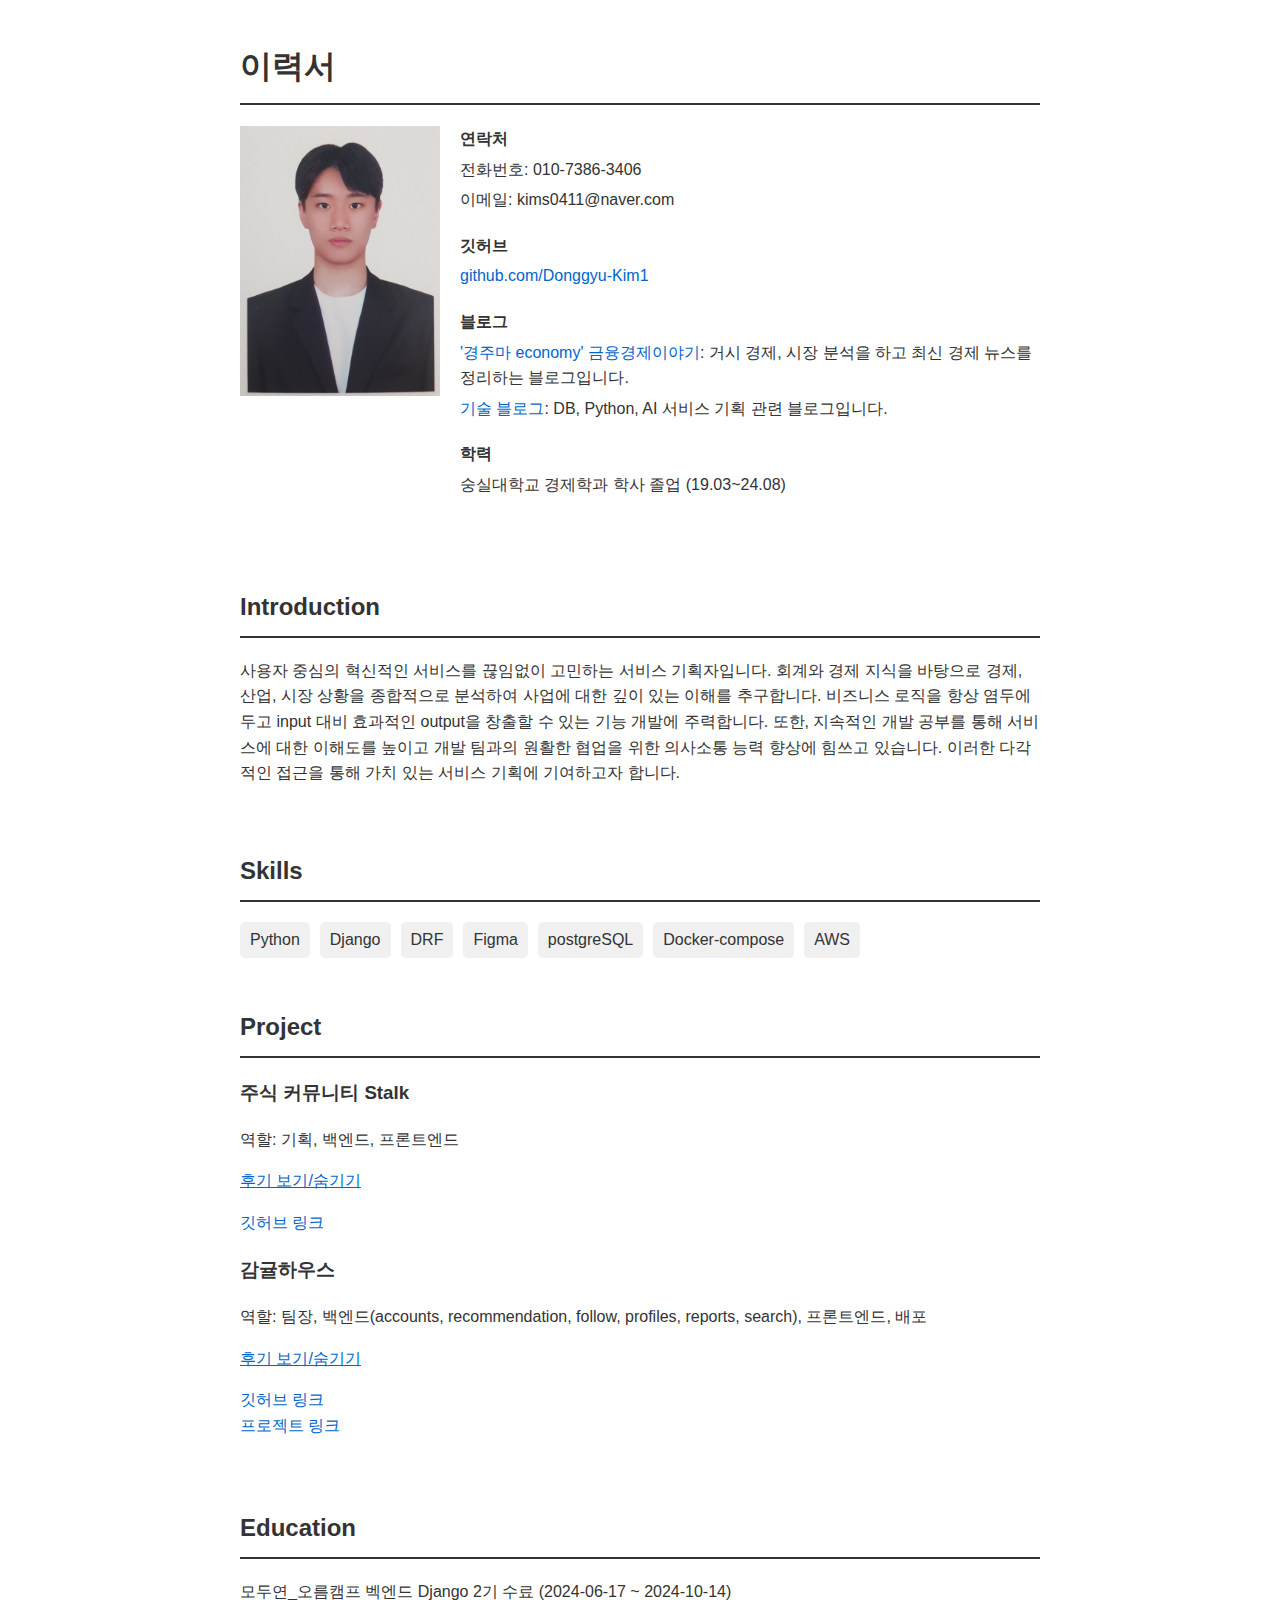
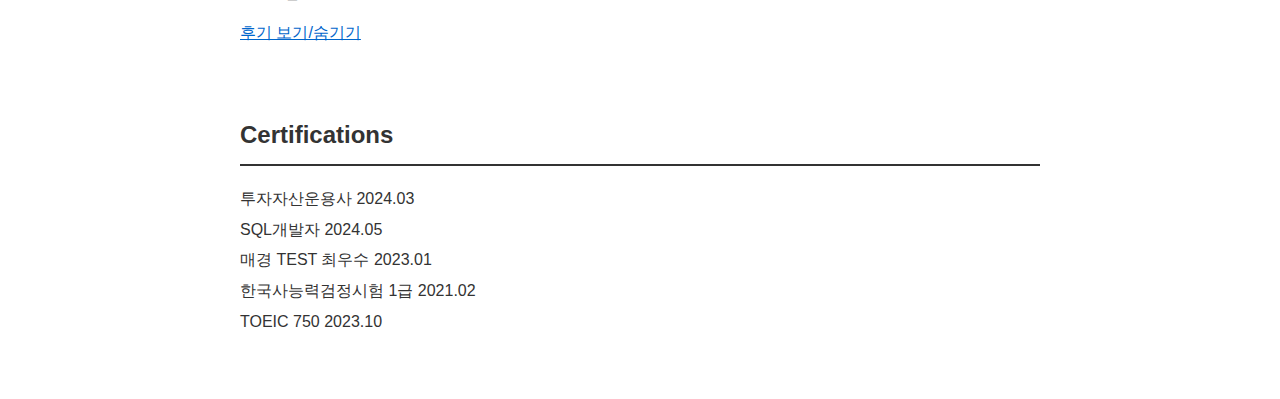
==== index.html @ 0083e242 "후기 작성, 토글형태로 작성 - css, js 코드 분리 필요 - 후기 검토 및 스타일 추가 필요 - 전체적인 스타일 추가 필요 - 공모전 프로젝트 추가 필요 - 나를 어필할 것들" ====
<!DOCTYPE html>
<html lang="ko">
<head>
    <meta charset="UTF-8">
    <meta name="viewport" content="width=device-width, initial-scale=1.0">
    <title>김동규 - 서비스 기획자 포트폴리오</title>
    <style>
        body {
            font-family: 'Noto Sans KR', Arial, sans-serif;
            line-height: 1.6;
            color: #333;
            max-width: 800px;
            margin: 0 auto;
            padding: 20px;
        }
        h1, h2 {
            border-bottom: 2px solid #333;
            padding-bottom: 10px;
        }
        h1 {
            font-size: 2em;
        }
        h2 {
            font-size: 1.5em;
            margin-top: 30px;
        }
        .profile-container {
            display: flex;
            align-items: flex-start;
            gap: 20px;
            margin-bottom: 20px;
        }
        .profile-img {
            width: 200px;
            height: auto;
            flex-shrink: 0;
        }
        .profile-content {
            flex-grow: 1;
        }
        .section {
            margin-bottom: 20px;
        }
        .section-title {
            font-weight: bold;
            margin-bottom: 5px;
        }
        ul {
            list-style-type: none;
            padding-left: 0;
            margin: 0;
        }
        li {
            margin-bottom: 5px;
        }
        a {
            color: #0066cc;
            text-decoration: none;
        }
        a:hover {
            text-decoration: underline;
        }
        .main-section {
            padding-bottom: 20px;
            margin-bottom: 20px;
        }
        .skills {
            display: flex;
            flex-wrap: wrap;
            gap: 10px;
        }
        .skill-tag {
            background-color: #f0f0f0;
            padding: 5px 10px;
            border-radius: 5px;
        }
        .project, .education {
            margin-bottom: 20px;
        }
        @media (max-width: 600px) {
            .profile-container {
                flex-direction: column;
            }
            .profile-img {
                margin-bottom: 20px;
            }
        }
        .toggle-content {
            display: none;
        }
        .toggle-btn {
            cursor: pointer;
            color: #0066cc;
            text-decoration: underline;
        }
    </style>
</head>
<body>
    <div class="main-section">
        <h1>이력서</h1>
        
        <div class="profile-container">
            <img src="증명사진.jpg" alt="김동규" class="profile-img">
            
            <div class="profile-content">
                <div class="section">
                    <div class="section-title">연락처</div>
                    <ul>
                        <li>전화번호: 010-7386-3406</li>
                        <li>이메일: kims0411@naver.com</li>
                    </ul>
                </div>
                
                <div class="section">
                    <div class="section-title">깃허브</div>
                    <ul>
                        <li><a href="https://github.com/donggyu-kim1" target="_blank">github.com/Donggyu-Kim1</a></li>
                    </ul>
                </div>
                
                <div class="section">
                    <div class="section-title">블로그</div>
                    <ul>
                        <li><a href="https://storyofeconomy.tistory.com/" target="_blank">'경주마 economy' 금융경제이야기</a>: 거시 경제, 시장 분석을 하고 최신 경제 뉴스를 정리하는 블로그입니다.</li>
                        <li><a href="https://donggyu-kim1.github.io/velog/" target="_blank">기술 블로그</a>: DB, Python, AI 서비스 기획 관련 블로그입니다.</li>
                    </ul>
                </div>
                
                <div class="section">
                    <div class="section-title">학력</div>
                    <ul>
                        <li>숭실대학교 경제학과 학사 졸업 (19.03~24.08)</li>
                    </ul>
                </div>
            </div>
        </div>
    </div>

    <div class="main-section">
        <h2>Introduction</h2>
        <p>사용자 중심의 혁신적인 서비스를 끊임없이 고민하는 서비스 기획자입니다. 회계와 경제 지식을 바탕으로 경제, 산업, 시장 상황을 종합적으로 분석하여 사업에 대한 깊이 있는 이해를 추구합니다. 비즈니스 로직을 항상 염두에 두고 input 대비 효과적인 output을 창출할 수 있는 기능 개발에 주력합니다. 또한, 지속적인 개발 공부를 통해 서비스에 대한 이해도를 높이고 개발 팀과의 원활한 협업을 위한 의사소통 능력 향상에 힘쓰고 있습니다. 이러한 다각적인 접근을 통해 가치 있는 서비스 기획에 기여하고자 합니다.</p>
    </div>

    <div class="main-section">
        <h2>Skills</h2>
        <div class="skills">
            <span class="skill-tag">Python</span>
            <span class="skill-tag">Django</span>
            <span class="skill-tag">DRF</span>
            <span class="skill-tag">Figma</span>
            <span class="skill-tag">postgreSQL</span>
            <span class="skill-tag">Docker-compose</span>
            <span class="skill-tag">AWS</span>
        </div>
    </div>

    <div class="main-section">
        <h2>Project</h2>
        <div class="project">
            <h3>주식 커뮤니티 Stalk</h3>
            <p>역할: 기획, 백엔드, 프론트엔드</p>
            <p class="toggle-btn" onclick="toggleContent('stalk-review')">후기 보기/숨기기</p>
            <div id="stalk-review" class="toggle-content">
                <p>후기: 처음으로 django로 기획부터 개발까지 진행해봤습니다. 평소 관심 있던 주식 관련 서비스를 개발해보고자 했습니다. 네이버증권 페이지의 주식 토론방처럼 개별 주식들의 정보들과 그 안에 사용자끼리 토론을 나눌 수 있는 공간을 만들고자 했습니다.</p>
                <p>목표를 수립하고 주요 기능들을 바탕으로 기능명세서를 작성하고 DB 설계, WBS, 와이어 프레임을 만들고 url 구조를 잡고 CBV로 개발했습니다.</p>
                <p>개발을 시작할 때, 주식 데이터를 불러오는 것이 이 프로젝트의 첫번째 난관이었습니다. 기존에 파이썬 라이브러리들인 yfinance, pandas를 이용하여 주가 데이터를 불러와 주식 차트를 만들고 간단한 분석을 하는 작업을 한 경험이 있어 이를 이용하여 주식 데이터를 불러오기로 결정했습니다.</p>
                <p>하지만 yfinance는 주식 ticker로 주식을 판별했기 때문에 사용자에게 주식 티커를 입력하게 하는 것은 사용자 경험을 안 좋게 만드는 것이었습니다. 이를 극복하기 위하여 전세계 주식 ticker를 효과적으로 변환시키기 위해 Chat-GPT API를 fetch로 불러와 이를 이용하여 사람들이 주식을 입력하면 적절한 주식 ticker로 변환해주는 기능을 개발하려고 계획했습니다. 하지만, 비용적인 측면에서 단순히 주식 이름을 ticker로 변환하는데 Chat-GPT를 사용하는 것이 적합한가에 대한 피드백을 들었습니다. 이 피드백을 통해 저는 비용을 아끼기 위해 주식 티커 데이터 파일을 구했습니다.</p>
                <p>추가적으로 개발하면서 저의 웹에 비지니스 로직을 무엇인지 고민하게 되었고 사용자 관점에서 blog 기능에 초점을 두어 개발하게 되었습니다.</p>
                <p>당시, 웹소켓을 통해 주식별 실시간 채팅이나 포트폴리오 관리 및 평가 기능도 추가적으로 개발하고 싶었지만 프로젝트 기간이 일주일이었던만큼 추가적인 기능을 구현하지 못했던게 아쉬움으로 남습니다. 만약 주식 별로 다음 날 주식이 오를지 떨어질 지 실시간으로 토론할 수 있는 채팅방이 있다면 게시글 형식보다 좀 더 비지니스 로직을 구현하는데 합리적이었다고 생각합니다.</p>
                <p>Django로 처음 경험한 프로젝트였는데 내가 생각한 기능들을 구현하고 향후 사용자들을 위해 어떤 기능이 필요할 지 고민하는 과정에서 서비스 기획에 대한 매력을 느끼게 된 계기가 되었습니다.</p>
            </div>
            <div class="info-item">
                <a href="#" target="_blank">깃허브 링크</a>
            </div>
        </div>
        <div class="project">
            <h3>감귤하우스</h3>
            <p>역할: 팀장, 백엔드(accounts, recommendation, follow, profiles, reports, search), 프론트엔드, 배포</p>
            <p class="toggle-btn" onclick="toggleContent('gamgul-review')">후기 보기/숨기기</p>
            <div id="gamgul-review" class="toggle-content">
                <p>후기: 이 프로젝트의 팀장을 맡게 되면서 전체적인 회의 진행, 회의록 작성, 팀 진행 상황 보고를 했습니다. 처음에 팀원들과 저는 협업하여 개발한 경험이 있는 사람이 없었기 때문에 처음부터 팀원들과 하나씩 컨벤션을 정하며 협업 방식에 대해 토론하여 문제를 하나씩 해결해 나갔습니다. 그리고 역할을 분배하고 기능명세서를 작성하고 각자 맡은 기능들에 어떤 기술을 사용할건지 이야기를 나눴습니다. 그리고 대략적인 일정을 계획하고 DB를 설계하고 개발을 시작했습니다.</p>
                <p>다들 개발이 서툴렀기 때문에 위기가 많은 상황에서 나왔습니다. 첫번째로 DB 문제가 발생했습니다. User 모델의 경우, 커스텀해서 사용할거면 커스텀 모델을 작성한 뒤에 마이그레이션을 진행해야 하지만 초반에 소통이 원활하게 되지 않아 마이그레이션을 하게 되어 DB를 처음부터 다시 만들게 되었습니다. 물론 이러한 문제를 해결하기 위해 Docker-compose를 통해 로컬에서 각자 DB를 관리할 수 있도록 하여 해결했습니다.</p>
                <p>형식 상 일정을 세우고 WBS를 작성했지만 정작 WBS가 왜 필요한 지 잘 이해가 안갔습니다. 개발을 시작하면서 Accounts 앱 기능을 맡아 Accounts 기능과 인증 방식(JWT)에 대한 부분을 먼저 개발해야 그 이후에 개발할 수 있는 부분들이 있다는 것을 알았습니다. 그러한 과정에서 어떤 일이 종속적인 일이고 독립적인 일인지 고민하게 되는 계기가 되었습니다.</p>
                <p>사실 이번 프로젝트는 일정과의 싸움이라 할 정도로 시간이 부족했던 프로젝트이었습니다. 팀원이 몸 상태가 안 좋아지는 이슈로 개발 일정에 차질이 생겼고 정작 이 웹의 주요 비지니스 로직인 posts 부분은 개발이 늦어지고 이 웹에 부가적인 요소라고 할 수 있는 채팅 기능, 그리고 계정 관리, 마켓 관련 기능들에 여러 기술들을 사용해가며 개발했습니다. 다들 열정적으로 선택사항에 해당하는 부분들을 개발해내기 위해 노력했는데 이로 인해 오히려 일정이 뒤로 밀리는 이슈가 발생했습니다.</p>
                <p>이를 통해, 개발이나 기능 구현에 있어 필수적인 비지니스 로직이 무엇이고 어떤 것이 시간 내에 먼저 개발되어야 하는 것인지 고민해야 한다는 것을 알 수 있었습니다.</p>
                <p>개발하면서 사용자들의 로그인을 쉽게 하기 위해 accounts 앱에서 allauth를 사용해서 소셜로그인(구글)을 구현했습니다.</p>
                <p>팔로잉 팔로워 로직이 제대로 구현되어 있지만 제대로 표현이 안되는 문제 발생했습니다. SQL 구문 where 절을 통해데이터 베이스를 조회한 결과, 팔로워 아이디와 팔로잉하는 아이디가 매칭되는 시스템이었습니다. follower_id를 찾을 수 있을거라 생각해서 follower_id를 그대로 조회하게 되면 자신이 조회되어 버리는 상황이었습니다. 결과적으로 following_id에 존재하는 id 값을 조회한 다음에 그에 해당하는 열에 있는 follower_id의 값을 조회해야 그 유저의 팔로워를 알 수 있다는 것을 찾아내 수정할 수 있었습니다.</p>
                <p>마지막으로 비록 초기 기획했던 것들을 일부 기간 내에 개발하지 못했지만 항상 저녁 시간, 주말, 공휴일을 반납해가며 개발했습니다. 비록 기간 내에 프론트 베포를 진행해보지 않았지만 수료식 이후에도 팀원이 다같이 모여 리팩토링 및 배포 작업 그리고 부족했던 부분들을 열정적으로 보완해나갔다는 점이 뿌듯하고 성공적인 프로젝트였습니다.</p>
            </div>
            <div class="info-item">
                <a href="#" target="_blank">깃허브 링크</a>
            </div>
            <div class="info-item">
                <a href="#" target="_blank">프로젝트 링크</a>
            </div>
        </div>
    </div>
    
    <div class="main-section">
        <h2>Education</h2>
        <div class="education">
            <p>모두연_오름캠프 벡엔드 Django 2기 수료 (2024-06-17 ~ 2024-10-14)</p>
            <p class="toggle-btn" onclick="toggleContent('education-review')">후기 보기/숨기기</p>
            <div id="education-review" class="toggle-content">
                <p>후기: 이 과정을 통해 파이썬 기초부터 심화까지 배우게 되었고 django 웹 프레임워크를 배웠고 추가적으로 SQL, HTML, CSS, Javascripts, 통신 방식과 같은 기초적인 프론트엔드 기술과 cs 지식들을 배우는 과정에서 개발과 웹 서비스에 대한 이해를 높일 수 있었던 수업이었습니다. 덕분에 기획, DB 설계부터 백엔드, 프론트 개발, 배포까지 할 수 있는 역량을 갖추게 되었습니다.</p>
                <p>이 과정을 듣기 전만 하더라도 경제, 금융, 회계 쪽에만 지식이 있었는데 IT 세계라는 전혀 접하지 못했던 분야를 접하면서 이전에는 주식에서 AI가 주목을 끌었다는 것을 알고 Chat-GPT를 사용하는 정도였다면 다양한 LLM 모델을 사용하면서 AI 산업 생태계를 좀 더 잘 이해할 수 있게 되었습니다.</p>
                <p>사실 코딩도 많이 배웠지만 AI를 활용하는 능력을 기르는 좋은 경험이었다고 스스로 생각하고 있습니다. AI를 어떻게 학습시키고 적절하게 프롬프트를 작성하여 원하는 결과를 도출해낼 수 있는지 많은 고민의 시간이 있었습니다. 덕분에 이 과정 중에 준비했던 의왕시 사업 기획 공모전에서 AI를 활용하여 빠르게 기획안을 완성시킬 수 있었습니다.</p>
                <p>그리고 총 세 번의 프로젝트를 통해 발표도 연습하고 다른 분들 발표나 블로그를 보며 동료 분들에게 jira와 github를 연결하여 이슈를 정리하고 일정을 관리하는 것, 기능명세서 표, DB 설계 등 많은 것을 배울 수 있었습니다.</p>
                <p>매일 아침 9시부터 6시까지 수업을 하고 이후에 항상 복습하거나 다른 공부를 하며 시간을 보냈다는 것이 스스로가 믿기지 않을 정도로 성실했던 4개월이었습니다.</p>
                <p>끝까지 완주했다는 사실이 스스로 뿌듯하고 새로운 시작을 위해 기존에 했던 경제 및 회계 공부를 다시 시작히고 본격적으로 서비스 기획 및 개발 공부를 추가적으로 해야겠다고 다짐을 했습니다.</p>
            </div>
        </div>
    </div>

    <div class="main-section">
        <h2>Certifications</h2>
        <ul>
            <li>투자자산운용사 2024.03</li>
            <li>SQL개발자 2024.05</li>
            <li>매경 TEST 최우수 2023.01</li>
            <li>한국사능력검정시험 1급 2021.02</li>
            <li>TOEIC 750 2023.10</li>
        </ul>
    </div>
    <script>
        function toggleContent(id) {
            var content = document.getElementById(id);
            if (content.style.display === "none" || content.style.display === "") {
                content.style.display = "block";
            } else {
                content.style.display = "none";
            }
        }
    </script>
</body>
</html>
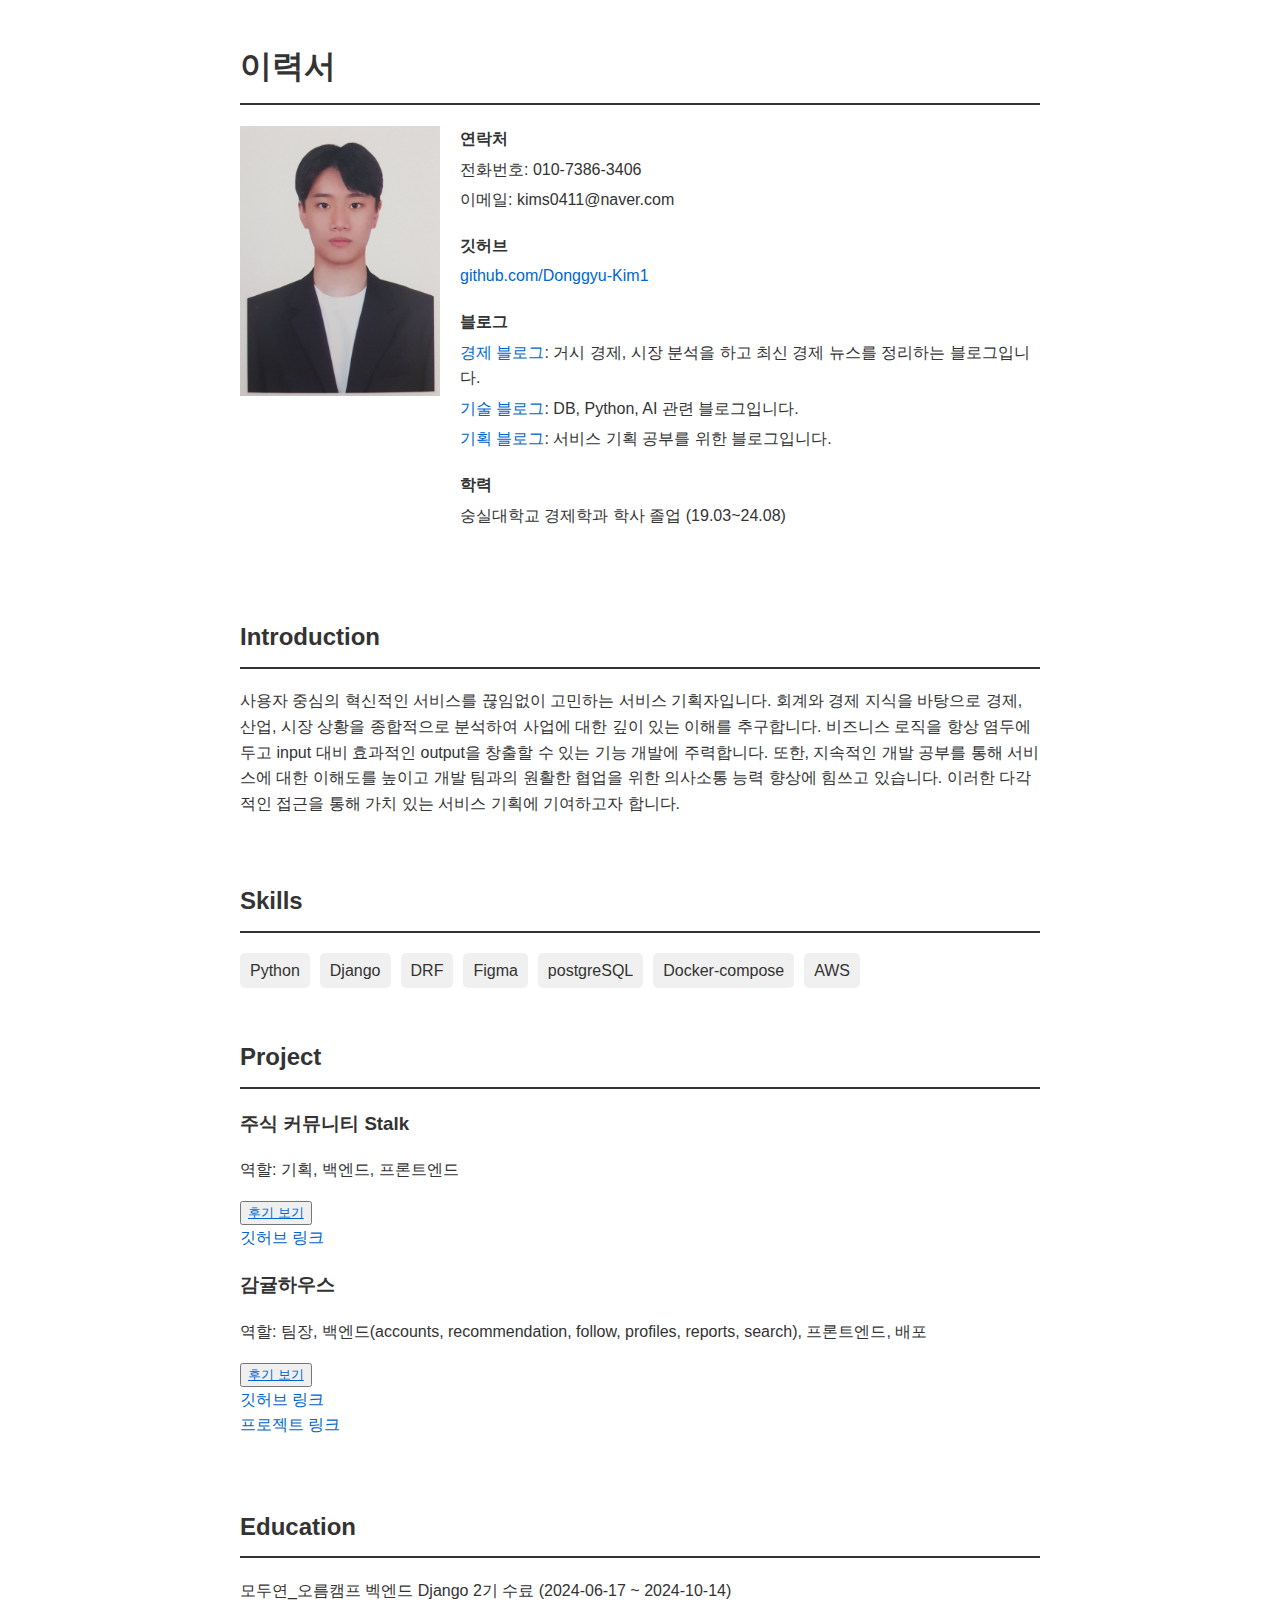
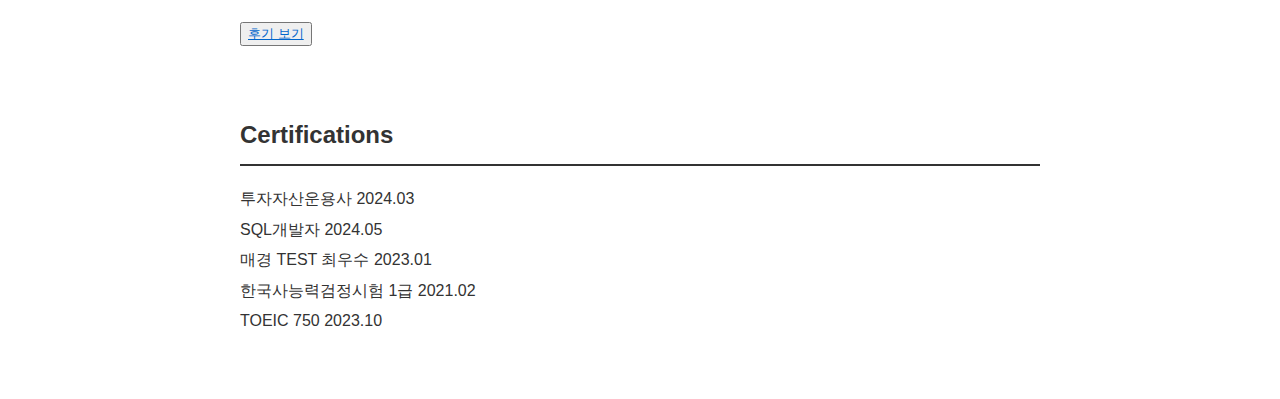
==== commit fd4a5750: "css, javascripts 분리 - 토글 형식 변경" ====
--- a/index.html
+++ b/index.html
@@ -4,96 +4,7 @@
     <meta charset="UTF-8">
     <meta name="viewport" content="width=device-width, initial-scale=1.0">
     <title>김동규 - 서비스 기획자 포트폴리오</title>
-    <style>
-        body {
-            font-family: 'Noto Sans KR', Arial, sans-serif;
-            line-height: 1.6;
-            color: #333;
-            max-width: 800px;
-            margin: 0 auto;
-            padding: 20px;
-        }
-        h1, h2 {
-            border-bottom: 2px solid #333;
-            padding-bottom: 10px;
-        }
-        h1 {
-            font-size: 2em;
-        }
-        h2 {
-            font-size: 1.5em;
-            margin-top: 30px;
-        }
-        .profile-container {
-            display: flex;
-            align-items: flex-start;
-            gap: 20px;
-            margin-bottom: 20px;
-        }
-        .profile-img {
-            width: 200px;
-            height: auto;
-            flex-shrink: 0;
-        }
-        .profile-content {
-            flex-grow: 1;
-        }
-        .section {
-            margin-bottom: 20px;
-        }
-        .section-title {
-            font-weight: bold;
-            margin-bottom: 5px;
-        }
-        ul {
-            list-style-type: none;
-            padding-left: 0;
-            margin: 0;
-        }
-        li {
-            margin-bottom: 5px;
-        }
-        a {
-            color: #0066cc;
-            text-decoration: none;
-        }
-        a:hover {
-            text-decoration: underline;
-        }
-        .main-section {
-            padding-bottom: 20px;
-            margin-bottom: 20px;
-        }
-        .skills {
-            display: flex;
-            flex-wrap: wrap;
-            gap: 10px;
-        }
-        .skill-tag {
-            background-color: #f0f0f0;
-            padding: 5px 10px;
-            border-radius: 5px;
-        }
-        .project, .education {
-            margin-bottom: 20px;
-        }
-        @media (max-width: 600px) {
-            .profile-container {
-                flex-direction: column;
-            }
-            .profile-img {
-                margin-bottom: 20px;
-            }
-        }
-        .toggle-content {
-            display: none;
-        }
-        .toggle-btn {
-            cursor: pointer;
-            color: #0066cc;
-            text-decoration: underline;
-        }
-    </style>
+    <link rel="stylesheet" href="index.css">
 </head>
 <body>
     <div class="main-section">
@@ -121,8 +32,9 @@
                 <div class="section">
                     <div class="section-title">블로그</div>
                     <ul>
-                        <li><a href="https://storyofeconomy.tistory.com/" target="_blank">'경주마 economy' 금융경제이야기</a>: 거시 경제, 시장 분석을 하고 최신 경제 뉴스를 정리하는 블로그입니다.</li>
-                        <li><a href="https://donggyu-kim1.github.io/velog/" target="_blank">기술 블로그</a>: DB, Python, AI 서비스 기획 관련 블로그입니다.</li>
+                        <li><a href="https://storyofeconomy.tistory.com/" target="_blank">경제 블로그</a>: 거시 경제, 시장 분석을 하고 최신 경제 뉴스를 정리하는 블로그입니다.</li>
+                        <li><a href="https://donggyu-velog.tistory.com/" target="_blank">기술 블로그</a>: DB, Python, AI 관련 블로그입니다.</li>
+                        <li><a href="https://service-planner-note.tistory.com/" target="_blank">기획 블로그</a>: 서비스 기획 공부를 위한 블로그입니다.</li>
                     </ul>
                 </div>
                 
@@ -159,9 +71,12 @@
         <div class="project">
             <h3>주식 커뮤니티 Stalk</h3>
             <p>역할: 기획, 백엔드, 프론트엔드</p>
-            <p class="toggle-btn" onclick="toggleContent('stalk-review')">후기 보기/숨기기</p>
-            <div id="stalk-review" class="toggle-content">
-                <p>후기: 처음으로 django로 기획부터 개발까지 진행해봤습니다. 평소 관심 있던 주식 관련 서비스를 개발해보고자 했습니다. 네이버증권 페이지의 주식 토론방처럼 개별 주식들의 정보들과 그 안에 사용자끼리 토론을 나눌 수 있는 공간을 만들고자 했습니다.</p>
+            <button class="toggle-btn" onclick="toggleContent('stalk-review', this)">후기 보기</button>
+            <div id="stalk-review" class="toggle-content" style="display: none;">
+                <p>처음으로 django로 기획부터 개발까지 진행해봤습니다. 평소 관심 있던 주식 관련 서비스를 개발해보고자 했습니다.</p> 
+                <p>기존 자산관리 서비스 앱을 이용해봤지만 항상 꾸준히 사용하지 못했습니다. 실제로 핀테크들은 여러가지 기능들이 들어가지만 정작 MAU는 나오지 않아 어려움을 겪고 있습니다. 그 이유에 대해서 나름대로 생각해본 결과, 혁신의 숲 사이트에 "뱅크샐러드"앱의 사용자 평균 월 사용량은 1회였습니다. 사람들은 주식 앱은 자주 들어가지만, 자산 관리에는 좀처럼 신경쓰지 않는다는 점에서 자산의 변화가 있어야 관심을 갖는다고 생각했고 자신의 자산에 유의미한 변화가 있을 때 들어간다고 결론냈습니다.</p>
+                <p>따라서, 자산관리 서비스에 자산 변동폭이 큰 주식 포트폴리오 관리 기능을 넣는다면 사람들에게 좋은 솔루션과 함께 앱 트래픽을 올릴 수 있는 기능이라고 생각했습니다.</p> 
+                <p>하지만, 프로젝트 요구사항이 blog로 crud 기능을 넣어야 했기 때문에 네이버증권 페이지의 주식 토론방처럼 개별 주식들의 정보들과 그 안에 사용자끼리 토론을 나눌 수 있는 공간을 만들고자 했습니다.</p>
                 <p>목표를 수립하고 주요 기능들을 바탕으로 기능명세서를 작성하고 DB 설계, WBS, 와이어 프레임을 만들고 url 구조를 잡고 CBV로 개발했습니다.</p>
                 <p>개발을 시작할 때, 주식 데이터를 불러오는 것이 이 프로젝트의 첫번째 난관이었습니다. 기존에 파이썬 라이브러리들인 yfinance, pandas를 이용하여 주가 데이터를 불러와 주식 차트를 만들고 간단한 분석을 하는 작업을 한 경험이 있어 이를 이용하여 주식 데이터를 불러오기로 결정했습니다.</p>
                 <p>하지만 yfinance는 주식 ticker로 주식을 판별했기 때문에 사용자에게 주식 티커를 입력하게 하는 것은 사용자 경험을 안 좋게 만드는 것이었습니다. 이를 극복하기 위하여 전세계 주식 ticker를 효과적으로 변환시키기 위해 Chat-GPT API를 fetch로 불러와 이를 이용하여 사람들이 주식을 입력하면 적절한 주식 ticker로 변환해주는 기능을 개발하려고 계획했습니다. 하지만, 비용적인 측면에서 단순히 주식 이름을 ticker로 변환하는데 Chat-GPT를 사용하는 것이 적합한가에 대한 피드백을 들었습니다. 이 피드백을 통해 저는 비용을 아끼기 위해 주식 티커 데이터 파일을 구했습니다.</p>
@@ -170,15 +85,15 @@
                 <p>Django로 처음 경험한 프로젝트였는데 내가 생각한 기능들을 구현하고 향후 사용자들을 위해 어떤 기능이 필요할 지 고민하는 과정에서 서비스 기획에 대한 매력을 느끼게 된 계기가 되었습니다.</p>
             </div>
             <div class="info-item">
-                <a href="#" target="_blank">깃허브 링크</a>
+                <a href="https://github.com/Donggyu-Kim1/stalk" target="_blank">깃허브 링크</a>
             </div>
         </div>
         <div class="project">
             <h3>감귤하우스</h3>
             <p>역할: 팀장, 백엔드(accounts, recommendation, follow, profiles, reports, search), 프론트엔드, 배포</p>
-            <p class="toggle-btn" onclick="toggleContent('gamgul-review')">후기 보기/숨기기</p>
-            <div id="gamgul-review" class="toggle-content">
-                <p>후기: 이 프로젝트의 팀장을 맡게 되면서 전체적인 회의 진행, 회의록 작성, 팀 진행 상황 보고를 했습니다. 처음에 팀원들과 저는 협업하여 개발한 경험이 있는 사람이 없었기 때문에 처음부터 팀원들과 하나씩 컨벤션을 정하며 협업 방식에 대해 토론하여 문제를 하나씩 해결해 나갔습니다. 그리고 역할을 분배하고 기능명세서를 작성하고 각자 맡은 기능들에 어떤 기술을 사용할건지 이야기를 나눴습니다. 그리고 대략적인 일정을 계획하고 DB를 설계하고 개발을 시작했습니다.</p>
+            <button class="toggle-btn" onclick="toggleContent('gamgul-review', this)">후기 보기</button>
+            <div id="gamgul-review" class="toggle-content" style="display: none;">
+                <p>이 프로젝트의 팀장을 맡게 되면서 전체적인 회의 진행, 회의록 작성, 팀 진행 상황 보고를 했습니다. 처음에 팀원들과 저는 협업하여 개발한 경험이 있는 사람이 없었기 때문에 처음부터 팀원들과 하나씩 컨벤션을 정하며 협업 방식에 대해 토론하여 문제를 하나씩 해결해 나갔습니다. 그리고 역할을 분배하고 기능명세서를 작성하고 각자 맡은 기능들에 어떤 기술을 사용할건지 이야기를 나눴습니다. 그리고 대략적인 일정을 계획하고 DB를 설계하고 개발을 시작했습니다.</p>
                 <p>다들 개발이 서툴렀기 때문에 위기가 많은 상황에서 나왔습니다. 첫번째로 DB 문제가 발생했습니다. User 모델의 경우, 커스텀해서 사용할거면 커스텀 모델을 작성한 뒤에 마이그레이션을 진행해야 하지만 초반에 소통이 원활하게 되지 않아 마이그레이션을 하게 되어 DB를 처음부터 다시 만들게 되었습니다. 물론 이러한 문제를 해결하기 위해 Docker-compose를 통해 로컬에서 각자 DB를 관리할 수 있도록 하여 해결했습니다.</p>
                 <p>형식 상 일정을 세우고 WBS를 작성했지만 정작 WBS가 왜 필요한 지 잘 이해가 안갔습니다. 개발을 시작하면서 Accounts 앱 기능을 맡아 Accounts 기능과 인증 방식(JWT)에 대한 부분을 먼저 개발해야 그 이후에 개발할 수 있는 부분들이 있다는 것을 알았습니다. 그러한 과정에서 어떤 일이 종속적인 일이고 독립적인 일인지 고민하게 되는 계기가 되었습니다.</p>
                 <p>사실 이번 프로젝트는 일정과의 싸움이라 할 정도로 시간이 부족했던 프로젝트이었습니다. 팀원이 몸 상태가 안 좋아지는 이슈로 개발 일정에 차질이 생겼고 정작 이 웹의 주요 비지니스 로직인 posts 부분은 개발이 늦어지고 이 웹에 부가적인 요소라고 할 수 있는 채팅 기능, 그리고 계정 관리, 마켓 관련 기능들에 여러 기술들을 사용해가며 개발했습니다. 다들 열정적으로 선택사항에 해당하는 부분들을 개발해내기 위해 노력했는데 이로 인해 오히려 일정이 뒤로 밀리는 이슈가 발생했습니다.</p>
@@ -188,7 +103,7 @@
                 <p>마지막으로 비록 초기 기획했던 것들을 일부 기간 내에 개발하지 못했지만 항상 저녁 시간, 주말, 공휴일을 반납해가며 개발했습니다. 비록 기간 내에 프론트 베포를 진행해보지 않았지만 수료식 이후에도 팀원이 다같이 모여 리팩토링 및 배포 작업 그리고 부족했던 부분들을 열정적으로 보완해나갔다는 점이 뿌듯하고 성공적인 프로젝트였습니다.</p>
             </div>
             <div class="info-item">
-                <a href="#" target="_blank">깃허브 링크</a>
+                <a href="https://github.com/TangerineMarketTeam1/Gamgyul_Market" target="_blank">깃허브 링크</a>
             </div>
             <div class="info-item">
                 <a href="#" target="_blank">프로젝트 링크</a>
@@ -200,9 +115,9 @@
         <h2>Education</h2>
         <div class="education">
             <p>모두연_오름캠프 벡엔드 Django 2기 수료 (2024-06-17 ~ 2024-10-14)</p>
-            <p class="toggle-btn" onclick="toggleContent('education-review')">후기 보기/숨기기</p>
-            <div id="education-review" class="toggle-content">
-                <p>후기: 이 과정을 통해 파이썬 기초부터 심화까지 배우게 되었고 django 웹 프레임워크를 배웠고 추가적으로 SQL, HTML, CSS, Javascripts, 통신 방식과 같은 기초적인 프론트엔드 기술과 cs 지식들을 배우는 과정에서 개발과 웹 서비스에 대한 이해를 높일 수 있었던 수업이었습니다. 덕분에 기획, DB 설계부터 백엔드, 프론트 개발, 배포까지 할 수 있는 역량을 갖추게 되었습니다.</p>
+            <button class="toggle-btn" onclick="toggleContent('education-review', this)">후기 보기</button>
+            <div id="education-review" class="toggle-content" style="display: none;">
+                <p>이 과정을 통해 파이썬 기초부터 심화까지 배우게 되었고 django 웹 프레임워크를 배웠고 추가적으로 SQL, HTML, CSS, Javascripts, 통신 방식과 같은 기초적인 프론트엔드 기술과 cs 지식들을 배우는 과정에서 개발과 웹 서비스에 대한 이해를 높일 수 있었던 수업이었습니다. 덕분에 기획, DB 설계부터 백엔드, 프론트 개발, 배포까지 할 수 있는 역량을 갖추게 되었습니다.</p>
                 <p>이 과정을 듣기 전만 하더라도 경제, 금융, 회계 쪽에만 지식이 있었는데 IT 세계라는 전혀 접하지 못했던 분야를 접하면서 이전에는 주식에서 AI가 주목을 끌었다는 것을 알고 Chat-GPT를 사용하는 정도였다면 다양한 LLM 모델을 사용하면서 AI 산업 생태계를 좀 더 잘 이해할 수 있게 되었습니다.</p>
                 <p>사실 코딩도 많이 배웠지만 AI를 활용하는 능력을 기르는 좋은 경험이었다고 스스로 생각하고 있습니다. AI를 어떻게 학습시키고 적절하게 프롬프트를 작성하여 원하는 결과를 도출해낼 수 있는지 많은 고민의 시간이 있었습니다. 덕분에 이 과정 중에 준비했던 의왕시 사업 기획 공모전에서 AI를 활용하여 빠르게 기획안을 완성시킬 수 있었습니다.</p>
                 <p>그리고 총 세 번의 프로젝트를 통해 발표도 연습하고 다른 분들 발표나 블로그를 보며 동료 분들에게 jira와 github를 연결하여 이슈를 정리하고 일정을 관리하는 것, 기능명세서 표, DB 설계 등 많은 것을 배울 수 있었습니다.</p>
@@ -222,15 +137,6 @@
             <li>TOEIC 750 2023.10</li>
         </ul>
     </div>
-    <script>
-        function toggleContent(id) {
-            var content = document.getElementById(id);
-            if (content.style.display === "none" || content.style.display === "") {
-                content.style.display = "block";
-            } else {
-                content.style.display = "none";
-            }
-        }
-    </script>
+    <script src="index.js"></script>
 </body>
 </html>--- a/index.css
+++ b/index.css
@@ -0,0 +1,88 @@
+body {
+    font-family: 'Noto Sans KR', Arial, sans-serif;
+    line-height: 1.6;
+    color: #333;
+    max-width: 800px;
+    margin: 0 auto;
+    padding: 20px;
+}
+h1, h2 {
+    border-bottom: 2px solid #333;
+    padding-bottom: 10px;
+}
+h1 {
+    font-size: 2em;
+}
+h2 {
+    font-size: 1.5em;
+    margin-top: 30px;
+}
+.profile-container {
+    display: flex;
+    align-items: flex-start;
+    gap: 20px;
+    margin-bottom: 20px;
+}
+.profile-img {
+    width: 200px;
+    height: auto;
+    flex-shrink: 0;
+}
+.profile-content {
+    flex-grow: 1;
+}
+.section {
+    margin-bottom: 20px;
+}
+.section-title {
+    font-weight: bold;
+    margin-bottom: 5px;
+}
+ul {
+    list-style-type: none;
+    padding-left: 0;
+    margin: 0;
+}
+li {
+    margin-bottom: 5px;
+}
+a {
+    color: #0066cc;
+    text-decoration: none;
+}
+a:hover {
+    text-decoration: underline;
+}
+.main-section {
+    padding-bottom: 20px;
+    margin-bottom: 20px;
+}
+.skills {
+    display: flex;
+    flex-wrap: wrap;
+    gap: 10px;
+}
+.skill-tag {
+    background-color: #f0f0f0;
+    padding: 5px 10px;
+    border-radius: 5px;
+}
+.project, .education {
+    margin-bottom: 20px;
+}
+@media (max-width: 600px) {
+    .profile-container {
+        flex-direction: column;
+    }
+    .profile-img {
+        margin-bottom: 20px;
+    }
+}
+.toggle-content {
+    display: none;
+}
+.toggle-btn {
+    cursor: pointer;
+    color: #0066cc;
+    text-decoration: underline;
+}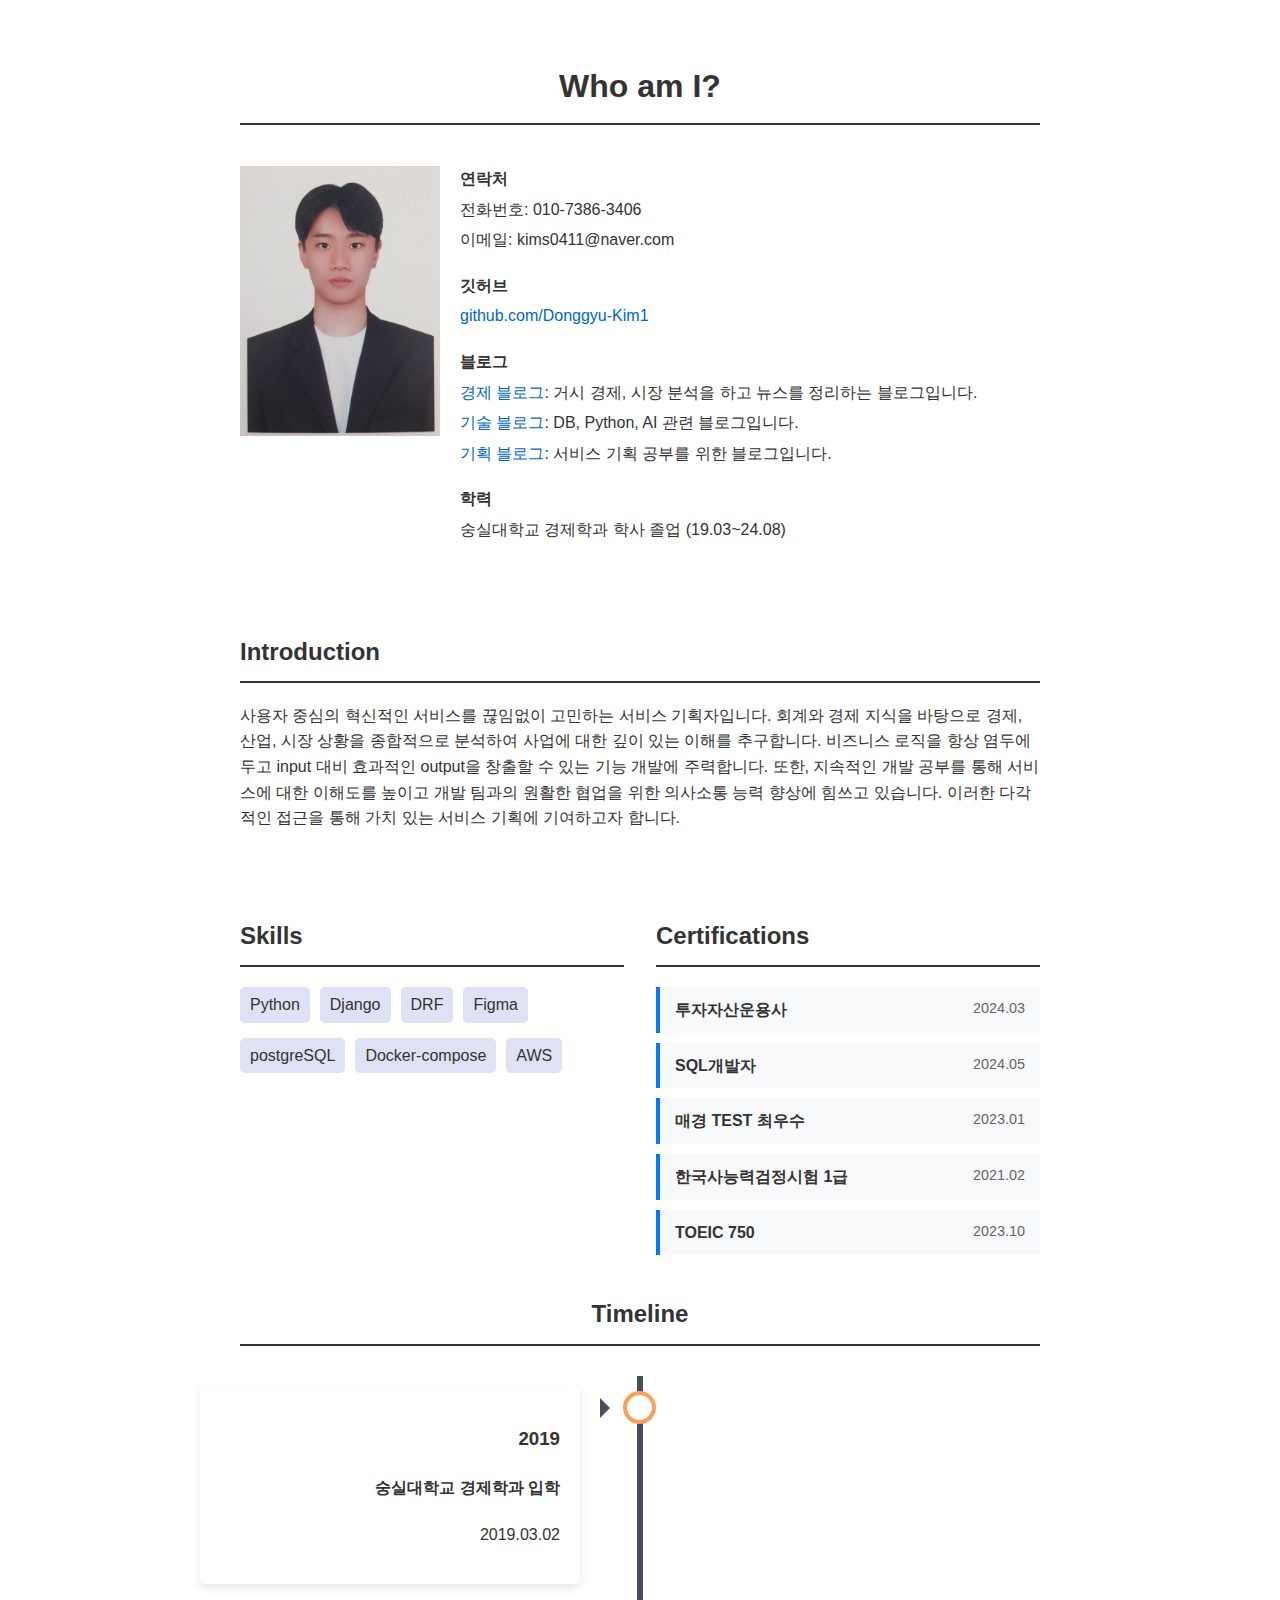
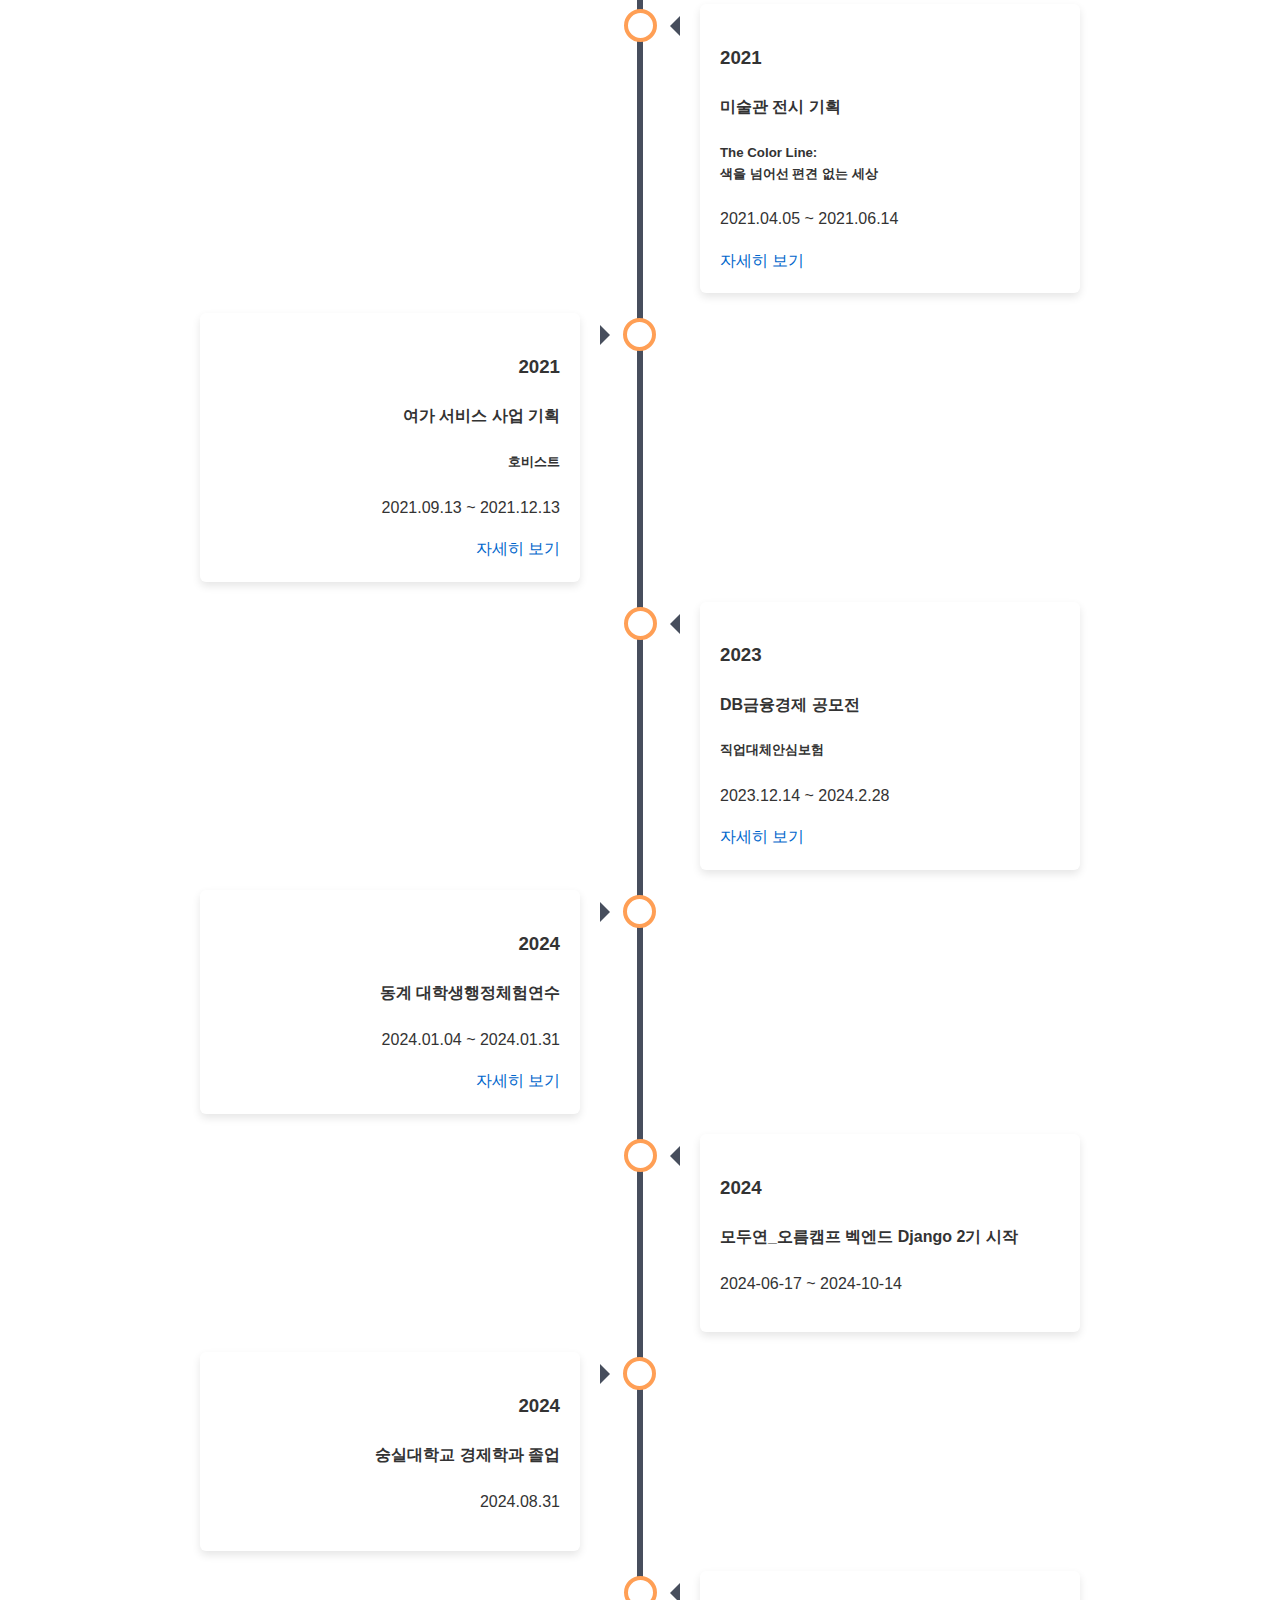
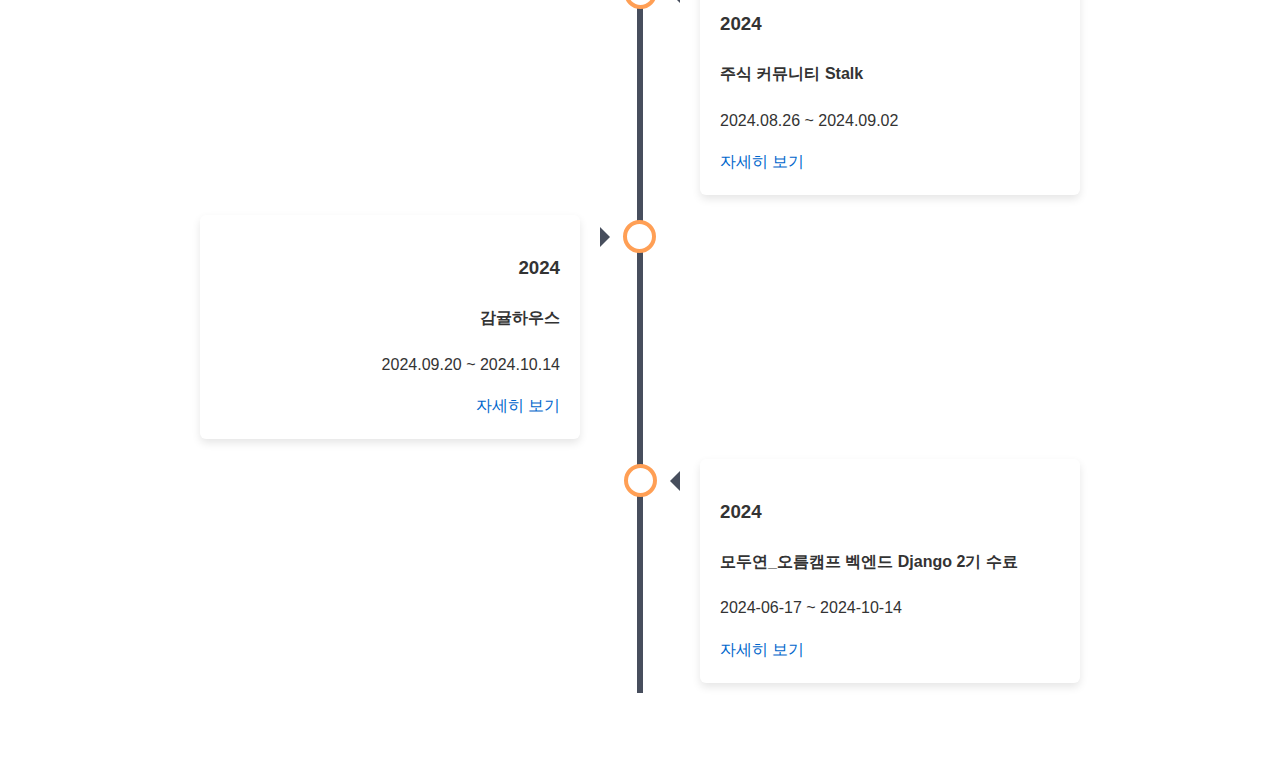
==== commit 5107ce9b: "timeline 구성 - 세부 html 개선 필요 - 학교 안 활동 추가 필요 - 배경 꾸밀 필요" ====
--- a/index.html
+++ b/index.html
@@ -5,11 +5,15 @@
     <meta name="viewport" content="width=device-width, initial-scale=1.0">
     <title>김동규 - 서비스 기획자 포트폴리오</title>
     <link rel="stylesheet" href="index.css">
+    <style>
+    </style>
 </head>
 <body>
+    <div class="header">
+        <h1>Who am I?</h1>
+    </div>
+    
     <div class="main-section">
-        <h1>이력서</h1>
-        
         <div class="profile-container">
             <img src="증명사진.jpg" alt="김동규" class="profile-img">
             
@@ -32,7 +36,7 @@
                 <div class="section">
                     <div class="section-title">블로그</div>
                     <ul>
-                        <li><a href="https://storyofeconomy.tistory.com/" target="_blank">경제 블로그</a>: 거시 경제, 시장 분석을 하고 최신 경제 뉴스를 정리하는 블로그입니다.</li>
+                        <li><a href="https://storyofeconomy.tistory.com/" target="_blank">경제 블로그</a>: 거시 경제, 시장 분석을 하고 뉴스를 정리하는 블로그입니다.</li>
                         <li><a href="https://donggyu-velog.tistory.com/" target="_blank">기술 블로그</a>: DB, Python, AI 관련 블로그입니다.</li>
                         <li><a href="https://service-planner-note.tistory.com/" target="_blank">기획 블로그</a>: 서비스 기획 공부를 위한 블로그입니다.</li>
                     </ul>
@@ -53,90 +57,129 @@
         <p>사용자 중심의 혁신적인 서비스를 끊임없이 고민하는 서비스 기획자입니다. 회계와 경제 지식을 바탕으로 경제, 산업, 시장 상황을 종합적으로 분석하여 사업에 대한 깊이 있는 이해를 추구합니다. 비즈니스 로직을 항상 염두에 두고 input 대비 효과적인 output을 창출할 수 있는 기능 개발에 주력합니다. 또한, 지속적인 개발 공부를 통해 서비스에 대한 이해도를 높이고 개발 팀과의 원활한 협업을 위한 의사소통 능력 향상에 힘쓰고 있습니다. 이러한 다각적인 접근을 통해 가치 있는 서비스 기획에 기여하고자 합니다.</p>
     </div>
 
-    <div class="main-section">
-        <h2>Skills</h2>
-        <div class="skills">
-            <span class="skill-tag">Python</span>
-            <span class="skill-tag">Django</span>
-            <span class="skill-tag">DRF</span>
-            <span class="skill-tag">Figma</span>
-            <span class="skill-tag">postgreSQL</span>
-            <span class="skill-tag">Docker-compose</span>
-            <span class="skill-tag">AWS</span>
+    <div class="two-column">
+        <div class="column">
+            <h2>Skills</h2>
+            <ul class="skills">
+                <li class="skill-tag">Python</li>
+                <li class="skill-tag">Django</li>
+                <li class="skill-tag">DRF</li>
+                <li class="skill-tag">Figma</li>
+                <li class="skill-tag">postgreSQL</li>
+                <li class="skill-tag">Docker-compose</li>
+                <li class="skill-tag">AWS</li>
+            </ul>
+        </div>
+        <div class="column">
+            <h2>Certifications</h2>
+            <ul class="certifications-list">
+                <li class="certification-item">
+                    <span class="certification-name">투자자산운용사</span>
+                    <span class="certification-date">2024.03</span>
+                </li>
+                <li class="certification-item">
+                    <span class="certification-name">SQL개발자</span>
+                    <span class="certification-date">2024.05</span>
+                </li>
+                <li class="certification-item">
+                    <span class="certification-name">매경 TEST 최우수</span>
+                    <span class="certification-date">2023.01</span>
+                </li>
+                <li class="certification-item">
+                    <span class="certification-name">한국사능력검정시험 1급</span>
+                    <span class="certification-date">2021.02</span>
+                </li>
+                <li class="certification-item">
+                    <span class="certification-name">TOEIC 750</span>
+                    <span class="certification-date">2023.10</span>
+                </li>
+            </ul>
         </div>
     </div>
-
-    <div class="main-section">
-        <h2>Project</h2>
-        <div class="project">
-            <h3>주식 커뮤니티 Stalk</h3>
-            <p>역할: 기획, 백엔드, 프론트엔드</p>
-            <button class="toggle-btn" onclick="toggleContent('stalk-review', this)">후기 보기</button>
-            <div id="stalk-review" class="toggle-content" style="display: none;">
-                <p>처음으로 django로 기획부터 개발까지 진행해봤습니다. 평소 관심 있던 주식 관련 서비스를 개발해보고자 했습니다.</p> 
-                <p>기존 자산관리 서비스 앱을 이용해봤지만 항상 꾸준히 사용하지 못했습니다. 실제로 핀테크들은 여러가지 기능들이 들어가지만 정작 MAU는 나오지 않아 어려움을 겪고 있습니다. 그 이유에 대해서 나름대로 생각해본 결과, 혁신의 숲 사이트에 "뱅크샐러드"앱의 사용자 평균 월 사용량은 1회였습니다. 사람들은 주식 앱은 자주 들어가지만, 자산 관리에는 좀처럼 신경쓰지 않는다는 점에서 자산의 변화가 있어야 관심을 갖는다고 생각했고 자신의 자산에 유의미한 변화가 있을 때 들어간다고 결론냈습니다.</p>
-                <p>따라서, 자산관리 서비스에 자산 변동폭이 큰 주식 포트폴리오 관리 기능을 넣는다면 사람들에게 좋은 솔루션과 함께 앱 트래픽을 올릴 수 있는 기능이라고 생각했습니다.</p> 
-                <p>하지만, 프로젝트 요구사항이 blog로 crud 기능을 넣어야 했기 때문에 네이버증권 페이지의 주식 토론방처럼 개별 주식들의 정보들과 그 안에 사용자끼리 토론을 나눌 수 있는 공간을 만들고자 했습니다.</p>
-                <p>목표를 수립하고 주요 기능들을 바탕으로 기능명세서를 작성하고 DB 설계, WBS, 와이어 프레임을 만들고 url 구조를 잡고 CBV로 개발했습니다.</p>
-                <p>개발을 시작할 때, 주식 데이터를 불러오는 것이 이 프로젝트의 첫번째 난관이었습니다. 기존에 파이썬 라이브러리들인 yfinance, pandas를 이용하여 주가 데이터를 불러와 주식 차트를 만들고 간단한 분석을 하는 작업을 한 경험이 있어 이를 이용하여 주식 데이터를 불러오기로 결정했습니다.</p>
-                <p>하지만 yfinance는 주식 ticker로 주식을 판별했기 때문에 사용자에게 주식 티커를 입력하게 하는 것은 사용자 경험을 안 좋게 만드는 것이었습니다. 이를 극복하기 위하여 전세계 주식 ticker를 효과적으로 변환시키기 위해 Chat-GPT API를 fetch로 불러와 이를 이용하여 사람들이 주식을 입력하면 적절한 주식 ticker로 변환해주는 기능을 개발하려고 계획했습니다. 하지만, 비용적인 측면에서 단순히 주식 이름을 ticker로 변환하는데 Chat-GPT를 사용하는 것이 적합한가에 대한 피드백을 들었습니다. 이 피드백을 통해 저는 비용을 아끼기 위해 주식 티커 데이터 파일을 구했습니다.</p>
-                <p>추가적으로 개발하면서 저의 웹에 비지니스 로직을 무엇인지 고민하게 되었고 사용자 관점에서 blog 기능에 초점을 두어 개발하게 되었습니다.</p>
-                <p>당시, 웹소켓을 통해 주식별 실시간 채팅이나 포트폴리오 관리 및 평가 기능도 추가적으로 개발하고 싶었지만 프로젝트 기간이 일주일이었던만큼 추가적인 기능을 구현하지 못했던게 아쉬움으로 남습니다. 만약 주식 별로 다음 날 주식이 오를지 떨어질 지 실시간으로 토론할 수 있는 채팅방이 있다면 게시글 형식보다 좀 더 비지니스 로직을 구현하는데 합리적이었다고 생각합니다.</p>
-                <p>Django로 처음 경험한 프로젝트였는데 내가 생각한 기능들을 구현하고 향후 사용자들을 위해 어떤 기능이 필요할 지 고민하는 과정에서 서비스 기획에 대한 매력을 느끼게 된 계기가 되었습니다.</p>
+    <div class="timeline-section">
+        <h2>Timeline</h2>
+        <div class="timeline">
+            <div class="timeline-item left">
+                <div class="timeline-content">
+                    <h3>2019</h3>
+                    <h4>숭실대학교 경제학과 입학</h4>
+                    <p>2019.03.02</p>
+                </div>
             </div>
-            <div class="info-item">
-                <a href="https://github.com/Donggyu-Kim1/stalk" target="_blank">깃허브 링크</a>
+            <div class="timeline-item right">
+                <div class="timeline-content">
+                    <h3>2021</h3>
+                    <h4>미술관 전시 기획</h4>
+                    <h5>The Color Line:<br>색을 넘어선 편견 없는 세상</h5>
+                    <p>2021.04.05 ~ 2021.06.14</p>
+                    <a href="museum-project.html">자세히 보기</a>
+                </div>
             </div>
-        </div>
-        <div class="project">
-            <h3>감귤하우스</h3>
-            <p>역할: 팀장, 백엔드(accounts, recommendation, follow, profiles, reports, search), 프론트엔드, 배포</p>
-            <button class="toggle-btn" onclick="toggleContent('gamgul-review', this)">후기 보기</button>
-            <div id="gamgul-review" class="toggle-content" style="display: none;">
-                <p>이 프로젝트의 팀장을 맡게 되면서 전체적인 회의 진행, 회의록 작성, 팀 진행 상황 보고를 했습니다. 처음에 팀원들과 저는 협업하여 개발한 경험이 있는 사람이 없었기 때문에 처음부터 팀원들과 하나씩 컨벤션을 정하며 협업 방식에 대해 토론하여 문제를 하나씩 해결해 나갔습니다. 그리고 역할을 분배하고 기능명세서를 작성하고 각자 맡은 기능들에 어떤 기술을 사용할건지 이야기를 나눴습니다. 그리고 대략적인 일정을 계획하고 DB를 설계하고 개발을 시작했습니다.</p>
-                <p>다들 개발이 서툴렀기 때문에 위기가 많은 상황에서 나왔습니다. 첫번째로 DB 문제가 발생했습니다. User 모델의 경우, 커스텀해서 사용할거면 커스텀 모델을 작성한 뒤에 마이그레이션을 진행해야 하지만 초반에 소통이 원활하게 되지 않아 마이그레이션을 하게 되어 DB를 처음부터 다시 만들게 되었습니다. 물론 이러한 문제를 해결하기 위해 Docker-compose를 통해 로컬에서 각자 DB를 관리할 수 있도록 하여 해결했습니다.</p>
-                <p>형식 상 일정을 세우고 WBS를 작성했지만 정작 WBS가 왜 필요한 지 잘 이해가 안갔습니다. 개발을 시작하면서 Accounts 앱 기능을 맡아 Accounts 기능과 인증 방식(JWT)에 대한 부분을 먼저 개발해야 그 이후에 개발할 수 있는 부분들이 있다는 것을 알았습니다. 그러한 과정에서 어떤 일이 종속적인 일이고 독립적인 일인지 고민하게 되는 계기가 되었습니다.</p>
-                <p>사실 이번 프로젝트는 일정과의 싸움이라 할 정도로 시간이 부족했던 프로젝트이었습니다. 팀원이 몸 상태가 안 좋아지는 이슈로 개발 일정에 차질이 생겼고 정작 이 웹의 주요 비지니스 로직인 posts 부분은 개발이 늦어지고 이 웹에 부가적인 요소라고 할 수 있는 채팅 기능, 그리고 계정 관리, 마켓 관련 기능들에 여러 기술들을 사용해가며 개발했습니다. 다들 열정적으로 선택사항에 해당하는 부분들을 개발해내기 위해 노력했는데 이로 인해 오히려 일정이 뒤로 밀리는 이슈가 발생했습니다.</p>
-                <p>이를 통해, 개발이나 기능 구현에 있어 필수적인 비지니스 로직이 무엇이고 어떤 것이 시간 내에 먼저 개발되어야 하는 것인지 고민해야 한다는 것을 알 수 있었습니다.</p>
-                <p>개발하면서 사용자들의 로그인을 쉽게 하기 위해 accounts 앱에서 allauth를 사용해서 소셜로그인(구글)을 구현했습니다.</p>
-                <p>팔로잉 팔로워 로직이 제대로 구현되어 있지만 제대로 표현이 안되는 문제 발생했습니다. SQL 구문 where 절을 통해데이터 베이스를 조회한 결과, 팔로워 아이디와 팔로잉하는 아이디가 매칭되는 시스템이었습니다. follower_id를 찾을 수 있을거라 생각해서 follower_id를 그대로 조회하게 되면 자신이 조회되어 버리는 상황이었습니다. 결과적으로 following_id에 존재하는 id 값을 조회한 다음에 그에 해당하는 열에 있는 follower_id의 값을 조회해야 그 유저의 팔로워를 알 수 있다는 것을 찾아내 수정할 수 있었습니다.</p>
-                <p>마지막으로 비록 초기 기획했던 것들을 일부 기간 내에 개발하지 못했지만 항상 저녁 시간, 주말, 공휴일을 반납해가며 개발했습니다. 비록 기간 내에 프론트 베포를 진행해보지 않았지만 수료식 이후에도 팀원이 다같이 모여 리팩토링 및 배포 작업 그리고 부족했던 부분들을 열정적으로 보완해나갔다는 점이 뿌듯하고 성공적인 프로젝트였습니다.</p>
+            <div class="timeline-item left">
+                <div class="timeline-content">
+                    <h3>2021</h3>
+                    <h4>여가 서비스 사업 기획</h4>
+                    <h5>호비스트</h5>
+                    <p>2021.09.13 ~ 2021.12.13</p>
+                    <a href="hobbyist-project.html">자세히 보기</a>
+                </div>
             </div>
-            <div class="info-item">
-                <a href="https://github.com/TangerineMarketTeam1/Gamgyul_Market" target="_blank">깃허브 링크</a>
+            <div class="timeline-item right">
+                <div class="timeline-content">
+                    <h3>2023</h3>
+                    <h4>DB금융경제 공모전</h4>
+                    <h5>직업대체안심보험</h5>
+                    <p>2023.12.14 ~ 2024.2.28</p>
+                    <a href="financial-contest.html">자세히 보기</a>
+                </div>
             </div>
-            <div class="info-item">
-                <a href="#" target="_blank">프로젝트 링크</a>
+            <div class="timeline-item left">
+                <div class="timeline-content">
+                    <h3>2024</h3>
+                    <h4>동계 대학생행정체험연수</h4>
+                    <p>2024.01.04 ~ 2024.01.31</p>
+                    <a href="internship.html">자세히 보기</a>
+                </div>
+            </div>
+            <div class="timeline-item right">
+                <div class="timeline-content">
+                    <h3>2024</h3>
+                    <h4>모두연_오름캠프 벡엔드 Django 2기 시작</h4>
+                    <p>2024-06-17 ~ 2024-10-14</p>
+                </div>
+            </div>
+            <div class="timeline-item left">
+                <div class="timeline-content">
+                    <h3>2024</h3>
+                    <h4>숭실대학교 경제학과 졸업</h4>
+                    <p>2024.08.31</p>
+                </div>
+            </div>
+            <div class="timeline-item right">
+                <div class="timeline-content">
+                    <h3>2024</h3>
+                    <h4>주식 커뮤니티 Stalk</h4>
+                    <p>2024.08.26 ~ 2024.09.02</p>
+                    <a href="stalk.html">자세히 보기</a>
+                </div>
+            </div>
+            <div class="timeline-item left">
+                <div class="timeline-content">
+                    <h3>2024</h3>
+                    <h4>감귤하우스</h4>
+                    <p>2024.09.20 ~ 2024.10.14</p>
+                    <a href="gamgyul-house.html">자세히 보기</a>
+                </div>
+            </div>
+            <div class="timeline-item right">
+                <div class="timeline-content">
+                    <h3>2024</h3>
+                    <h4>모두연_오름캠프 벡엔드 Django 2기 수료</h4>
+                    <p>2024-06-17 ~ 2024-10-14</p>
+                    <a href="education.html">자세히 보기</a>
+                </div>
             </div>
         </div>
     </div>
-    
-    <div class="main-section">
-        <h2>Education</h2>
-        <div class="education">
-            <p>모두연_오름캠프 벡엔드 Django 2기 수료 (2024-06-17 ~ 2024-10-14)</p>
-            <button class="toggle-btn" onclick="toggleContent('education-review', this)">후기 보기</button>
-            <div id="education-review" class="toggle-content" style="display: none;">
-                <p>이 과정을 통해 파이썬 기초부터 심화까지 배우게 되었고 django 웹 프레임워크를 배웠고 추가적으로 SQL, HTML, CSS, Javascripts, 통신 방식과 같은 기초적인 프론트엔드 기술과 cs 지식들을 배우는 과정에서 개발과 웹 서비스에 대한 이해를 높일 수 있었던 수업이었습니다. 덕분에 기획, DB 설계부터 백엔드, 프론트 개발, 배포까지 할 수 있는 역량을 갖추게 되었습니다.</p>
-                <p>이 과정을 듣기 전만 하더라도 경제, 금융, 회계 쪽에만 지식이 있었는데 IT 세계라는 전혀 접하지 못했던 분야를 접하면서 이전에는 주식에서 AI가 주목을 끌었다는 것을 알고 Chat-GPT를 사용하는 정도였다면 다양한 LLM 모델을 사용하면서 AI 산업 생태계를 좀 더 잘 이해할 수 있게 되었습니다.</p>
-                <p>사실 코딩도 많이 배웠지만 AI를 활용하는 능력을 기르는 좋은 경험이었다고 스스로 생각하고 있습니다. AI를 어떻게 학습시키고 적절하게 프롬프트를 작성하여 원하는 결과를 도출해낼 수 있는지 많은 고민의 시간이 있었습니다. 덕분에 이 과정 중에 준비했던 의왕시 사업 기획 공모전에서 AI를 활용하여 빠르게 기획안을 완성시킬 수 있었습니다.</p>
-                <p>그리고 총 세 번의 프로젝트를 통해 발표도 연습하고 다른 분들 발표나 블로그를 보며 동료 분들에게 jira와 github를 연결하여 이슈를 정리하고 일정을 관리하는 것, 기능명세서 표, DB 설계 등 많은 것을 배울 수 있었습니다.</p>
-                <p>매일 아침 9시부터 6시까지 수업을 하고 이후에 항상 복습하거나 다른 공부를 하며 시간을 보냈다는 것이 스스로가 믿기지 않을 정도로 성실했던 4개월이었습니다.</p>
-                <p>끝까지 완주했다는 사실이 스스로 뿌듯하고 새로운 시작을 위해 기존에 했던 경제 및 회계 공부를 다시 시작히고 본격적으로 서비스 기획 및 개발 공부를 추가적으로 해야겠다고 다짐을 했습니다.</p>
-            </div>
-        </div>
-    </div>
-
-    <div class="main-section">
-        <h2>Certifications</h2>
-        <ul>
-            <li>투자자산운용사 2024.03</li>
-            <li>SQL개발자 2024.05</li>
-            <li>매경 TEST 최우수 2023.01</li>
-            <li>한국사능력검정시험 1급 2021.02</li>
-            <li>TOEIC 750 2023.10</li>
-        </ul>
-    </div>
-    <script src="index.js"></script>
 </body>
 </html>--- a/index.css
+++ b/index.css
@@ -63,11 +63,11 @@
     gap: 10px;
 }
 .skill-tag {
-    background-color: #f0f0f0;
+    background-color: #dfe2f5;
     padding: 5px 10px;
     border-radius: 5px;
 }
-.project, .education {
+.project, .education, .experience {
     margin-bottom: 20px;
 }
 @media (max-width: 600px) {
@@ -85,4 +85,187 @@
     cursor: pointer;
     color: #0066cc;
     text-decoration: underline;
+}
+.header {
+    text-align: center;
+    padding: 20px 0;
+}
+.two-column {
+    display: flex;
+    justify-content: space-between;
+}
+.column {
+    width: 48%;
+}
+.timeline-section {
+    margin-bottom: 50px;
+}
+
+.timeline-section h2 {
+    text-align: center;
+    margin-bottom: 30px;
+}
+
+/* ... (이전 스타일은 동일) ... */
+
+.timeline {
+    position: relative;
+    max-width: 1200px;
+    margin: 0 auto;
+}
+
+.timeline::after {
+    content: '';
+    position: absolute;
+    width: 6px;
+    background-color: #474e5d;
+    top: 0;
+    bottom: 0;
+    left: 50%;
+    margin-left: -3px;
+}
+
+    .timeline-item {
+        padding: 10px 0;
+        position: relative;
+        background-color: inherit;
+        width: 50%;
+    }
+
+    .timeline-item::after {
+        content: '';
+        position: absolute;
+        width: 25px;
+        height: 25px;
+        background-color: white;
+        border: 4px solid #FF9F55;
+        top: 15px;
+        border-radius: 50%;
+        z-index: 1;
+    }
+
+    .left {
+        right: 5%;
+        padding-right: 40px;
+    }
+
+    .right {
+        left: 50%;
+        padding-left: 40px;
+    }
+
+    .left::before {
+        content: " ";
+        height: 0;
+        position: absolute;
+        top: 22px;
+        width: 0;
+        z-index: 1;
+        right: 30px;
+        border: medium solid #474e5d;
+        border-width: 10px 0 10px 10px;
+        border-color: transparent transparent transparent #474e5d;
+    }
+
+    .right::before {
+        content: " ";
+        height: 0;
+        position: absolute;
+        top: 22px;
+        width: 0;
+        z-index: 1;
+        left: 30px;
+        border: medium solid #474e5d;
+        border-width: 10px 10px 10px 0;
+        border-color: transparent #474e5d transparent transparent;
+    }
+
+    .left::after {
+        right: -16px;
+    }
+
+    .right::after {
+        left: -16px;
+    }
+
+    .timeline-content {
+        padding: 20px;
+        background-color: white;
+        position: relative;
+        border-radius: 6px;
+        box-shadow: 0 4px 8px rgba(0,0,0,0.1);
+    }
+
+    .left .timeline-content {
+        text-align: right;
+        margin-right: 20px;
+    }
+
+    .right .timeline-content {
+        margin-left: 20px;
+}
+
+@media screen and (max-width: 600px) {
+    .timeline::after {
+        left: 31px;
+    }
+    
+    .timeline-item {
+        width: 100%;
+        padding-left: 70px;
+        padding-right: 25px;
+    }
+    
+    .timeline-item::before {
+        left: 60px;
+        border: medium solid #474e5d;
+        border-width: 10px 10px 10px 0;
+        border-color: transparent #474e5d transparent transparent;
+    }
+
+    .left::after, .right::after {
+        left: 15px;
+    }
+
+    .right {
+        left: 0%;
+    }
+    
+    .left .timeline-content {
+        text-align: left;
+        margin-right: 0;
+    }
+
+    .right .timeline-content {
+        margin-left: 0;
+    }
+}
+
+.certifications-list {
+    list-style-type: none;
+    padding: 0;
+}
+
+.certification-item {
+    background-color: #f8f9fa;
+    border-left: 4px solid #007bff;
+    margin-bottom: 10px;
+    padding: 10px 15px;
+    transition: all 0.3s ease;
+}
+
+.certification-item:hover {
+    transform: translateX(5px);
+    box-shadow: 0 2px 5px rgba(0,0,0,0.1);
+}
+
+.certification-name {
+    font-weight: bold;
+    color: #333;
+}
+
+.certification-date {
+    font-size: 0.9em;
+    color: #666;
+    float: right;
 }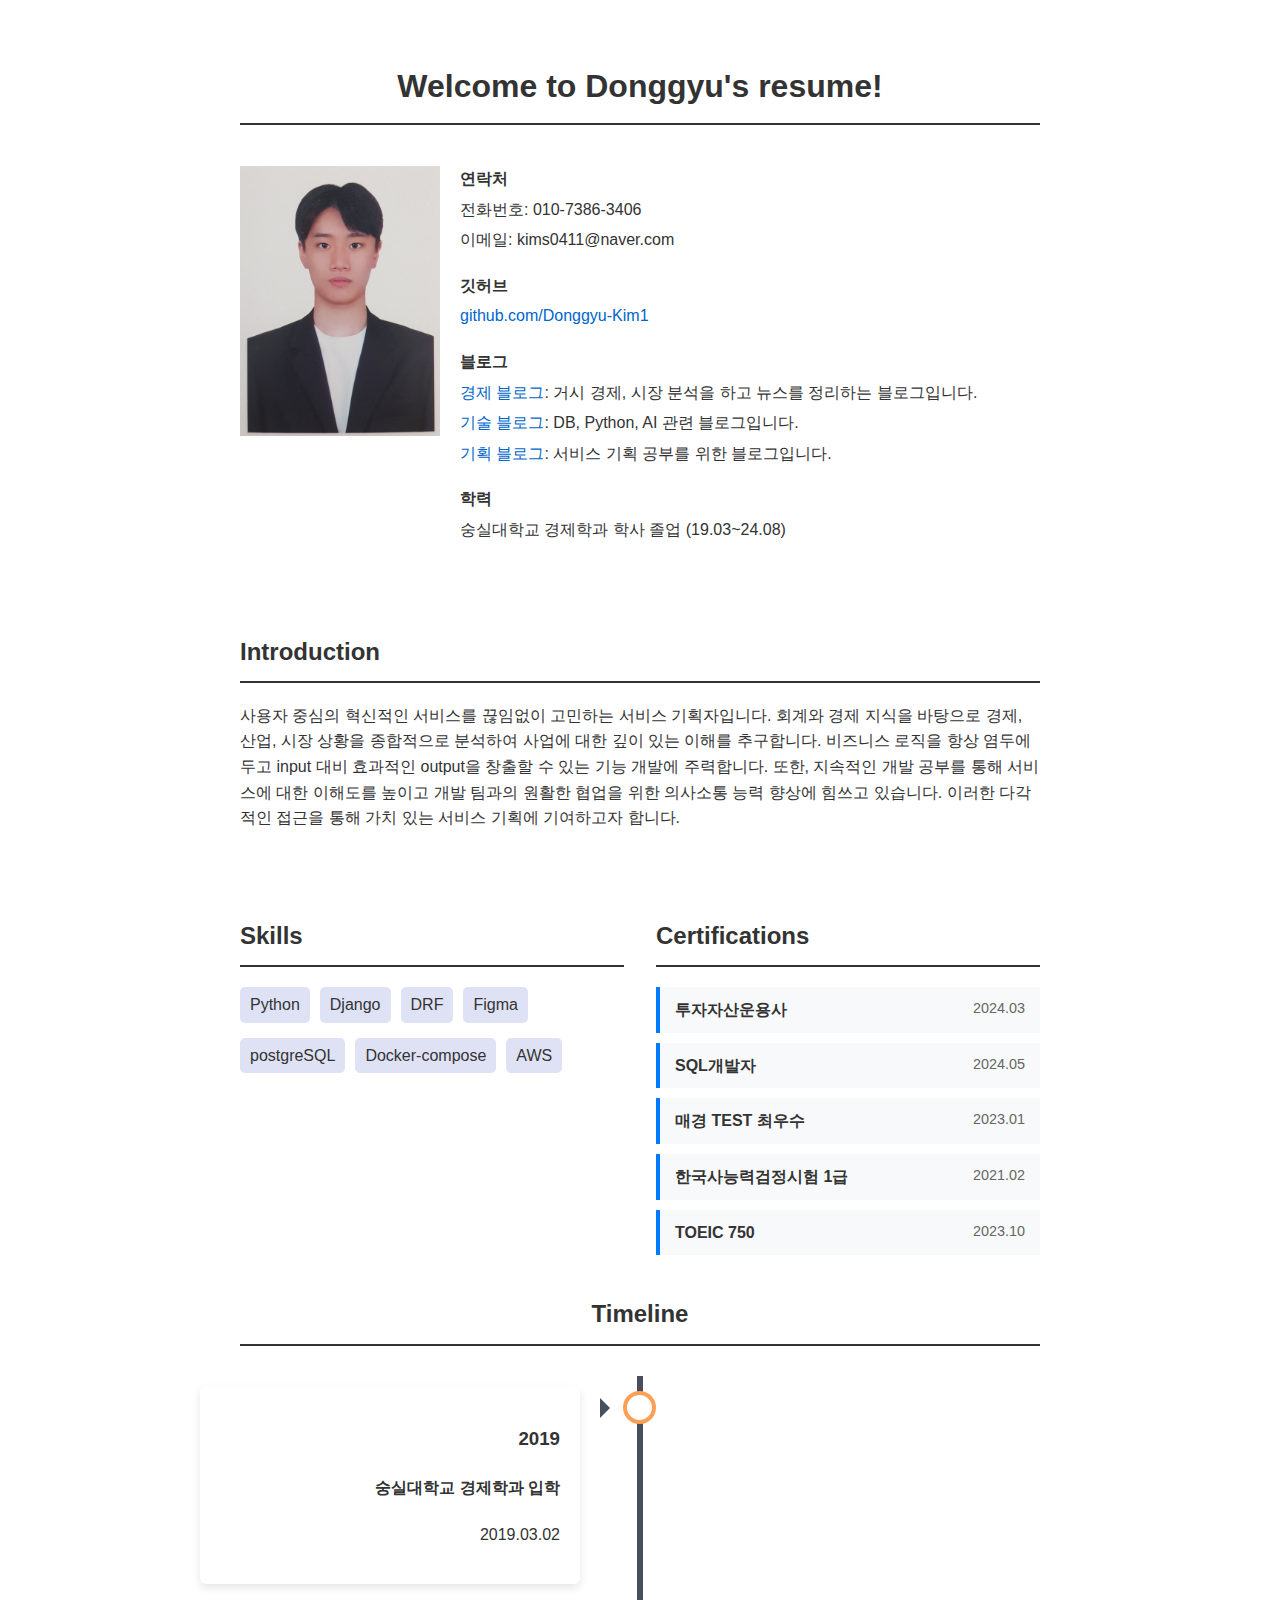
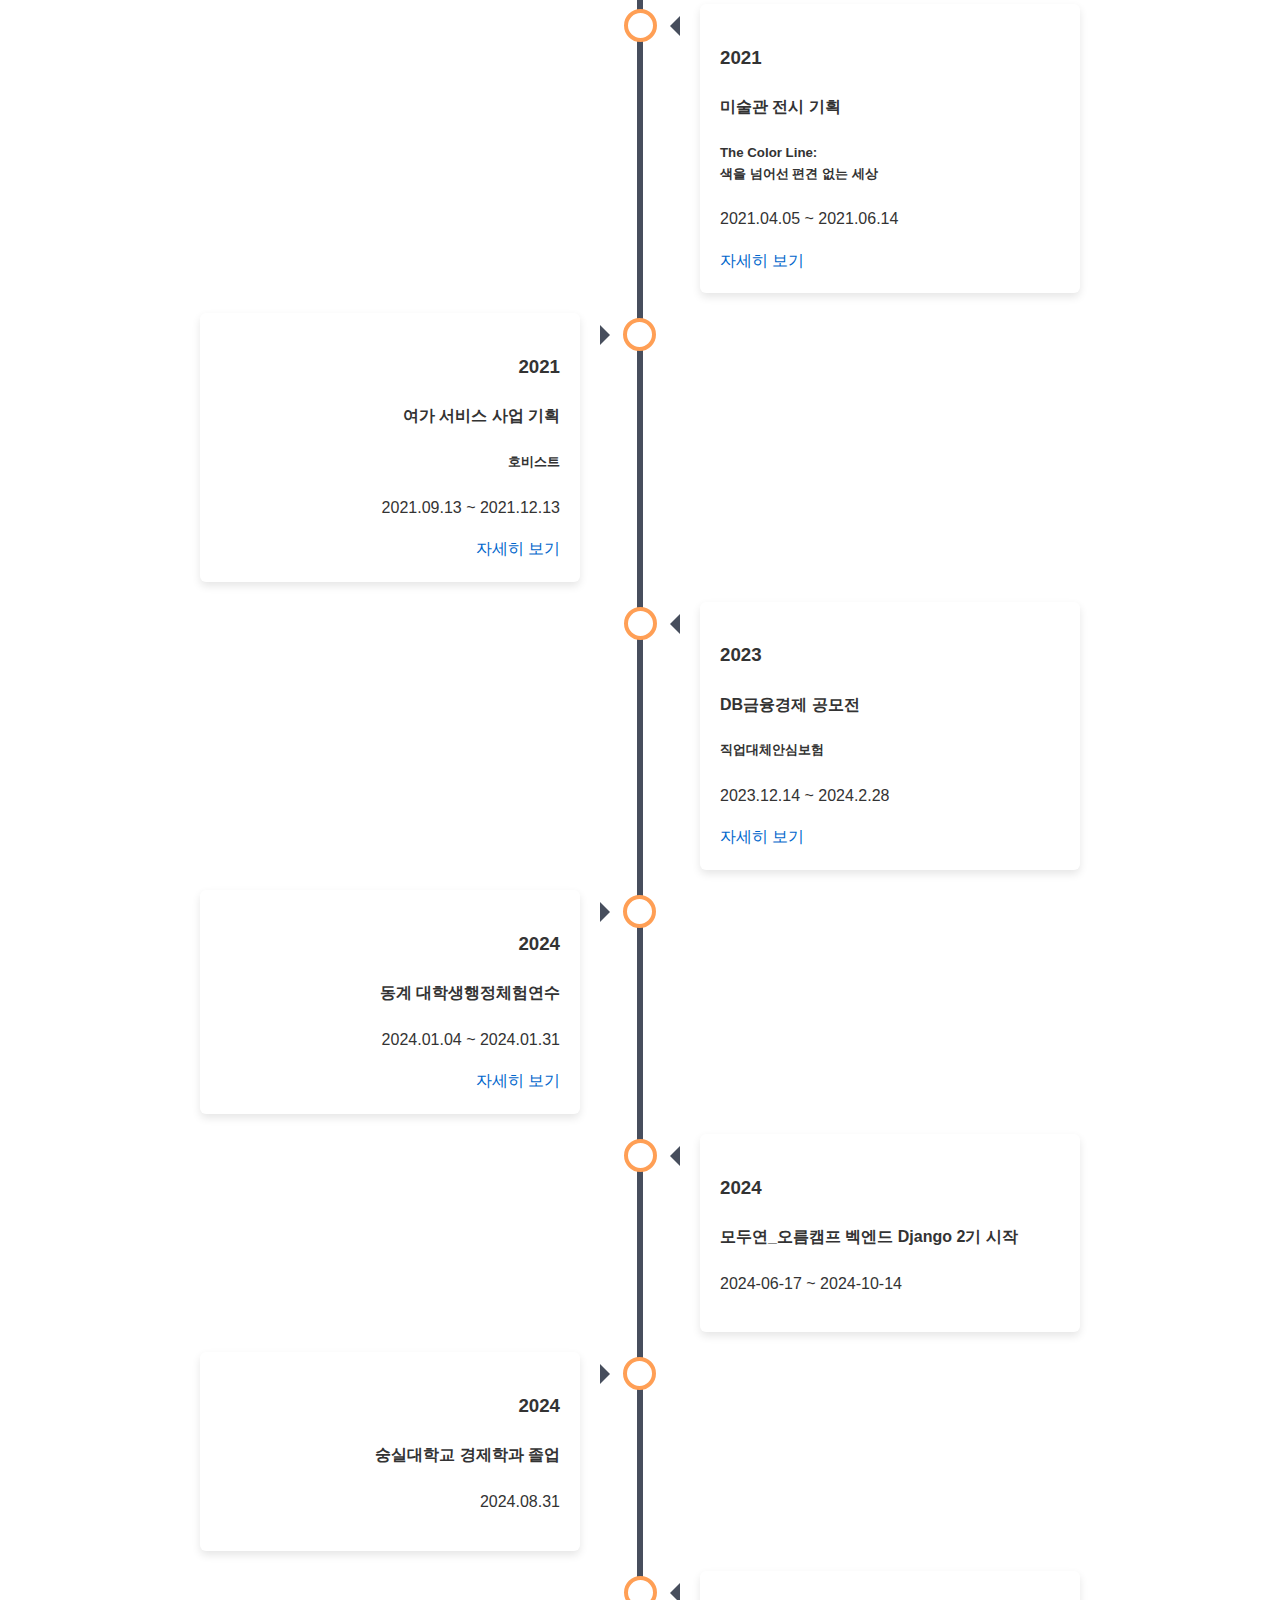
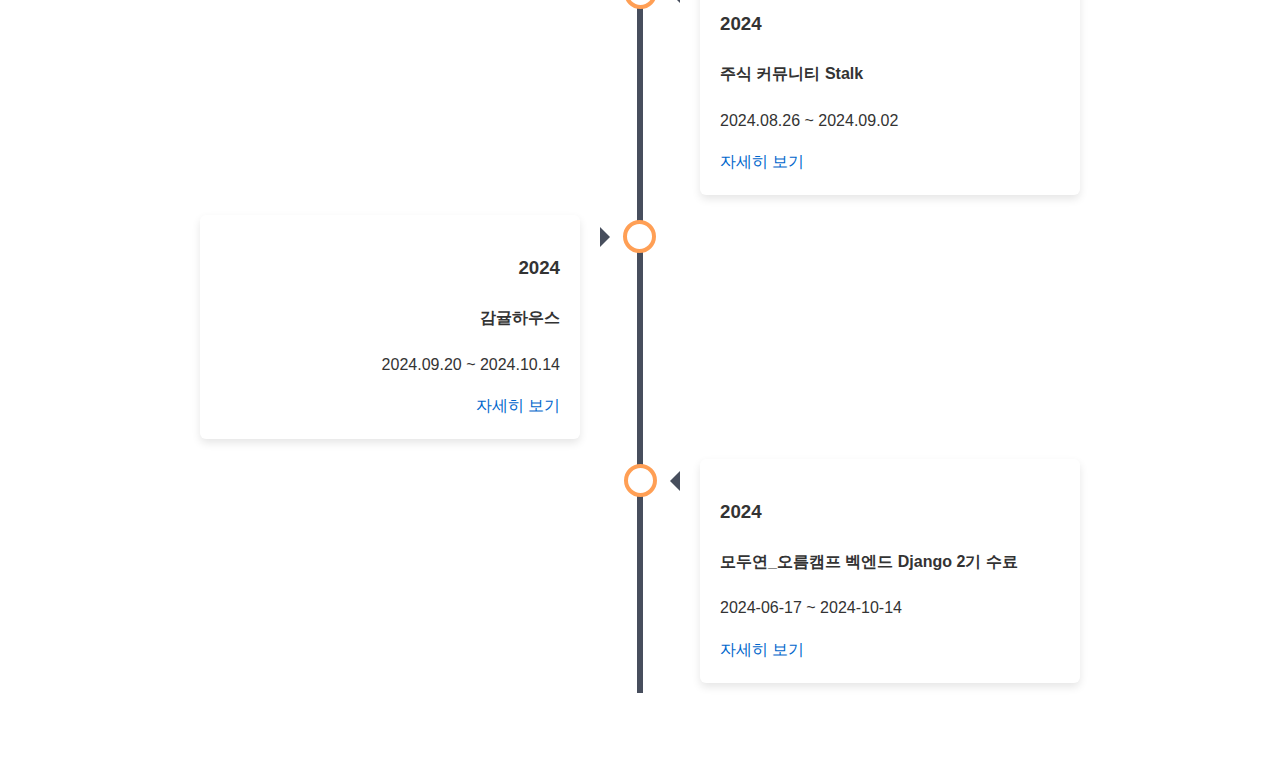
==== commit 97b54816: "제목 수정" ====
--- a/index.html
+++ b/index.html
@@ -3,14 +3,14 @@
 <head>
     <meta charset="UTF-8">
     <meta name="viewport" content="width=device-width, initial-scale=1.0">
-    <title>김동규 - 서비스 기획자 포트폴리오</title>
+    <title>김동규/서비스 기획 이력서</title>
     <link rel="stylesheet" href="index.css">
     <style>
     </style>
 </head>
 <body>
     <div class="header">
-        <h1>Who am I?</h1>
+        <h1>Welcome to Donggyu's resume!</h1>
     </div>
     
     <div class="main-section">
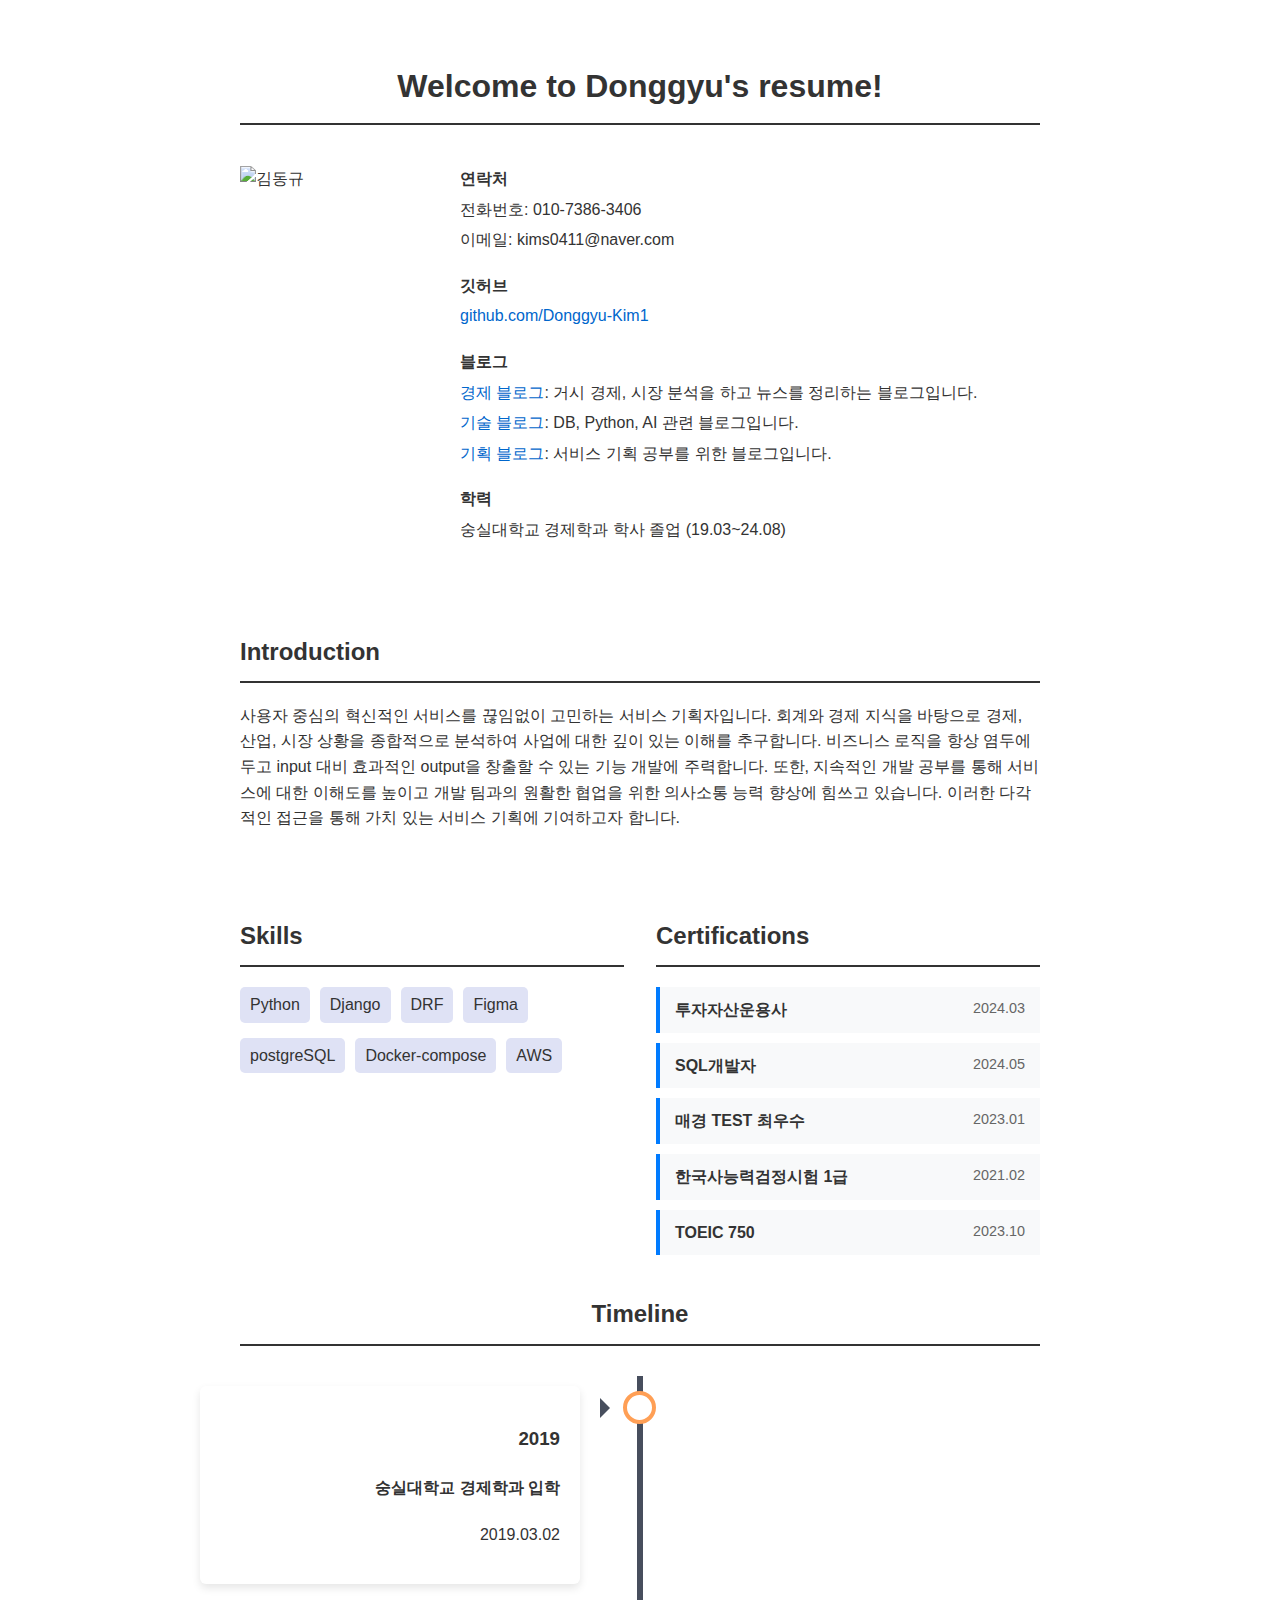
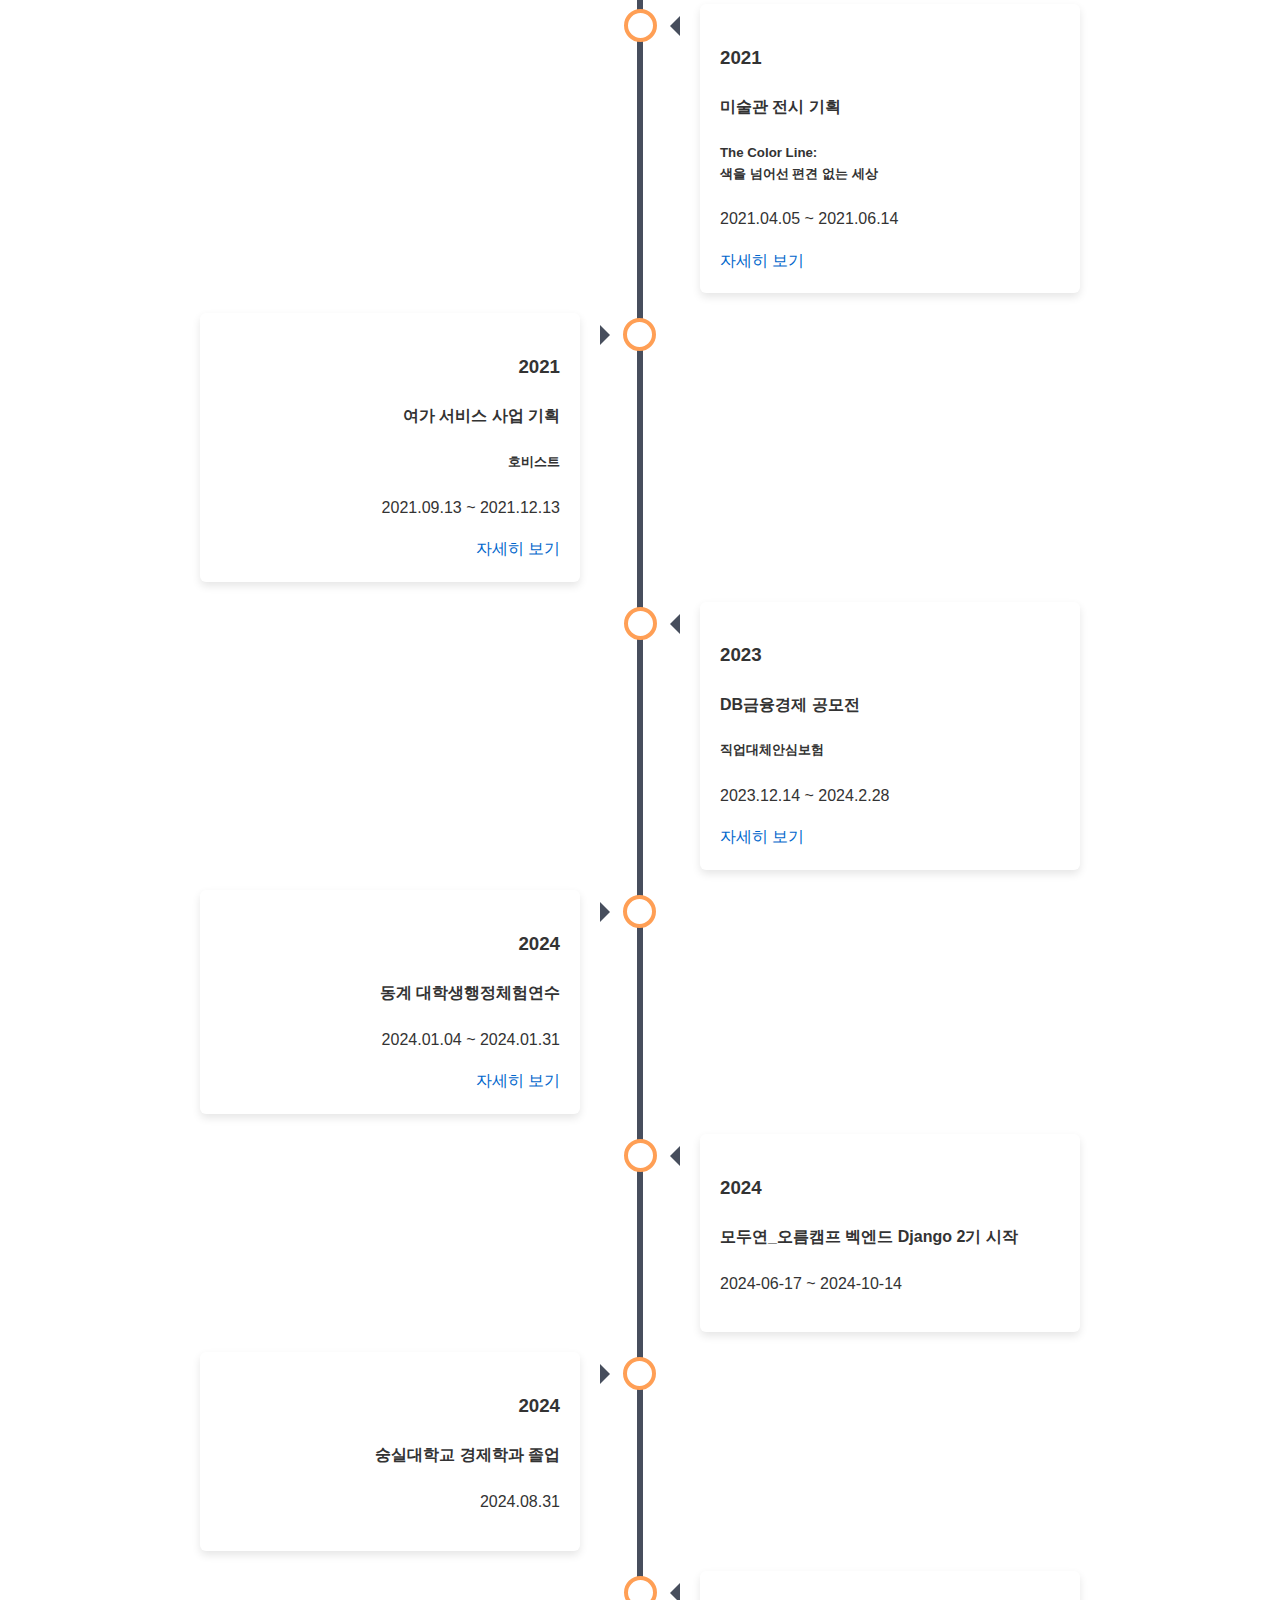
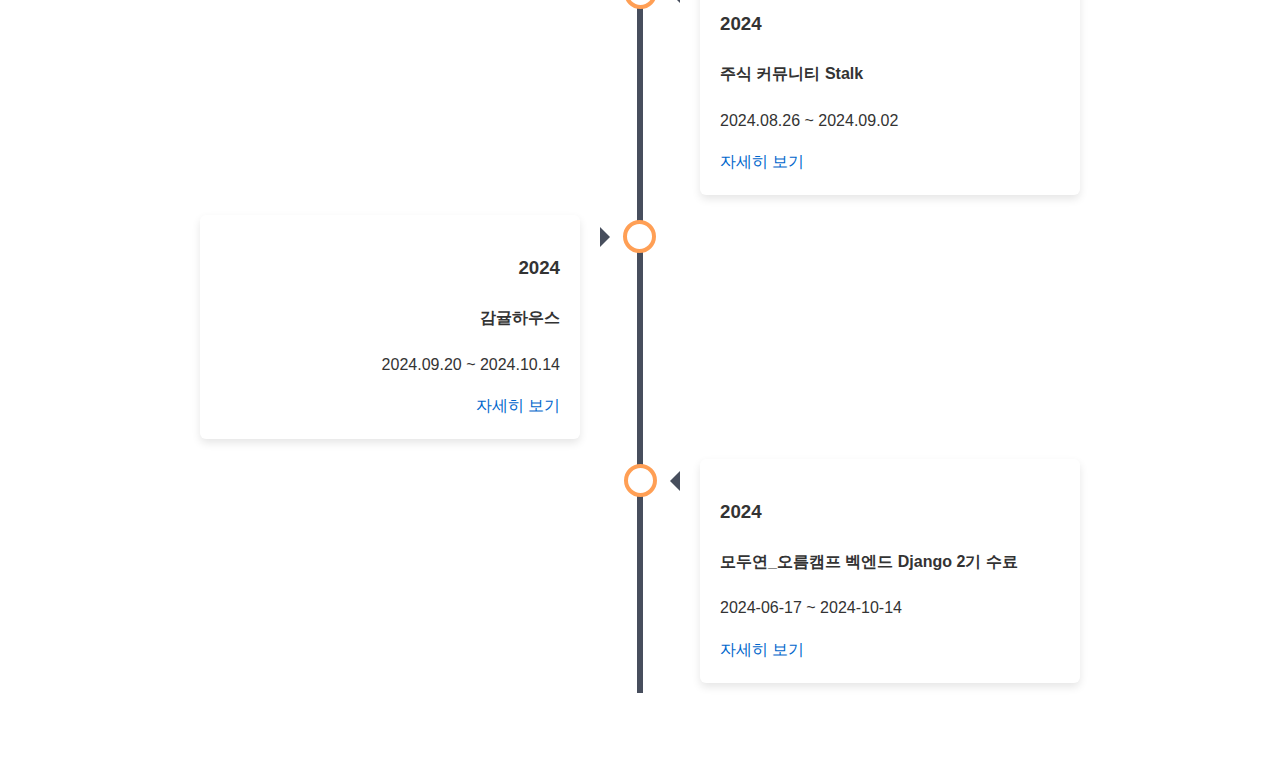
==== commit 9f28cd49: "media 폴더 gitignore" ====
--- a/index.html
+++ b/index.html
@@ -15,7 +15,7 @@
     
     <div class="main-section">
         <div class="profile-container">
-            <img src="증명사진.jpg" alt="김동규" class="profile-img">
+            <img src="media/증명사진.jpg" alt="김동규" class="profile-img">
             
             <div class="profile-content">
                 <div class="section">
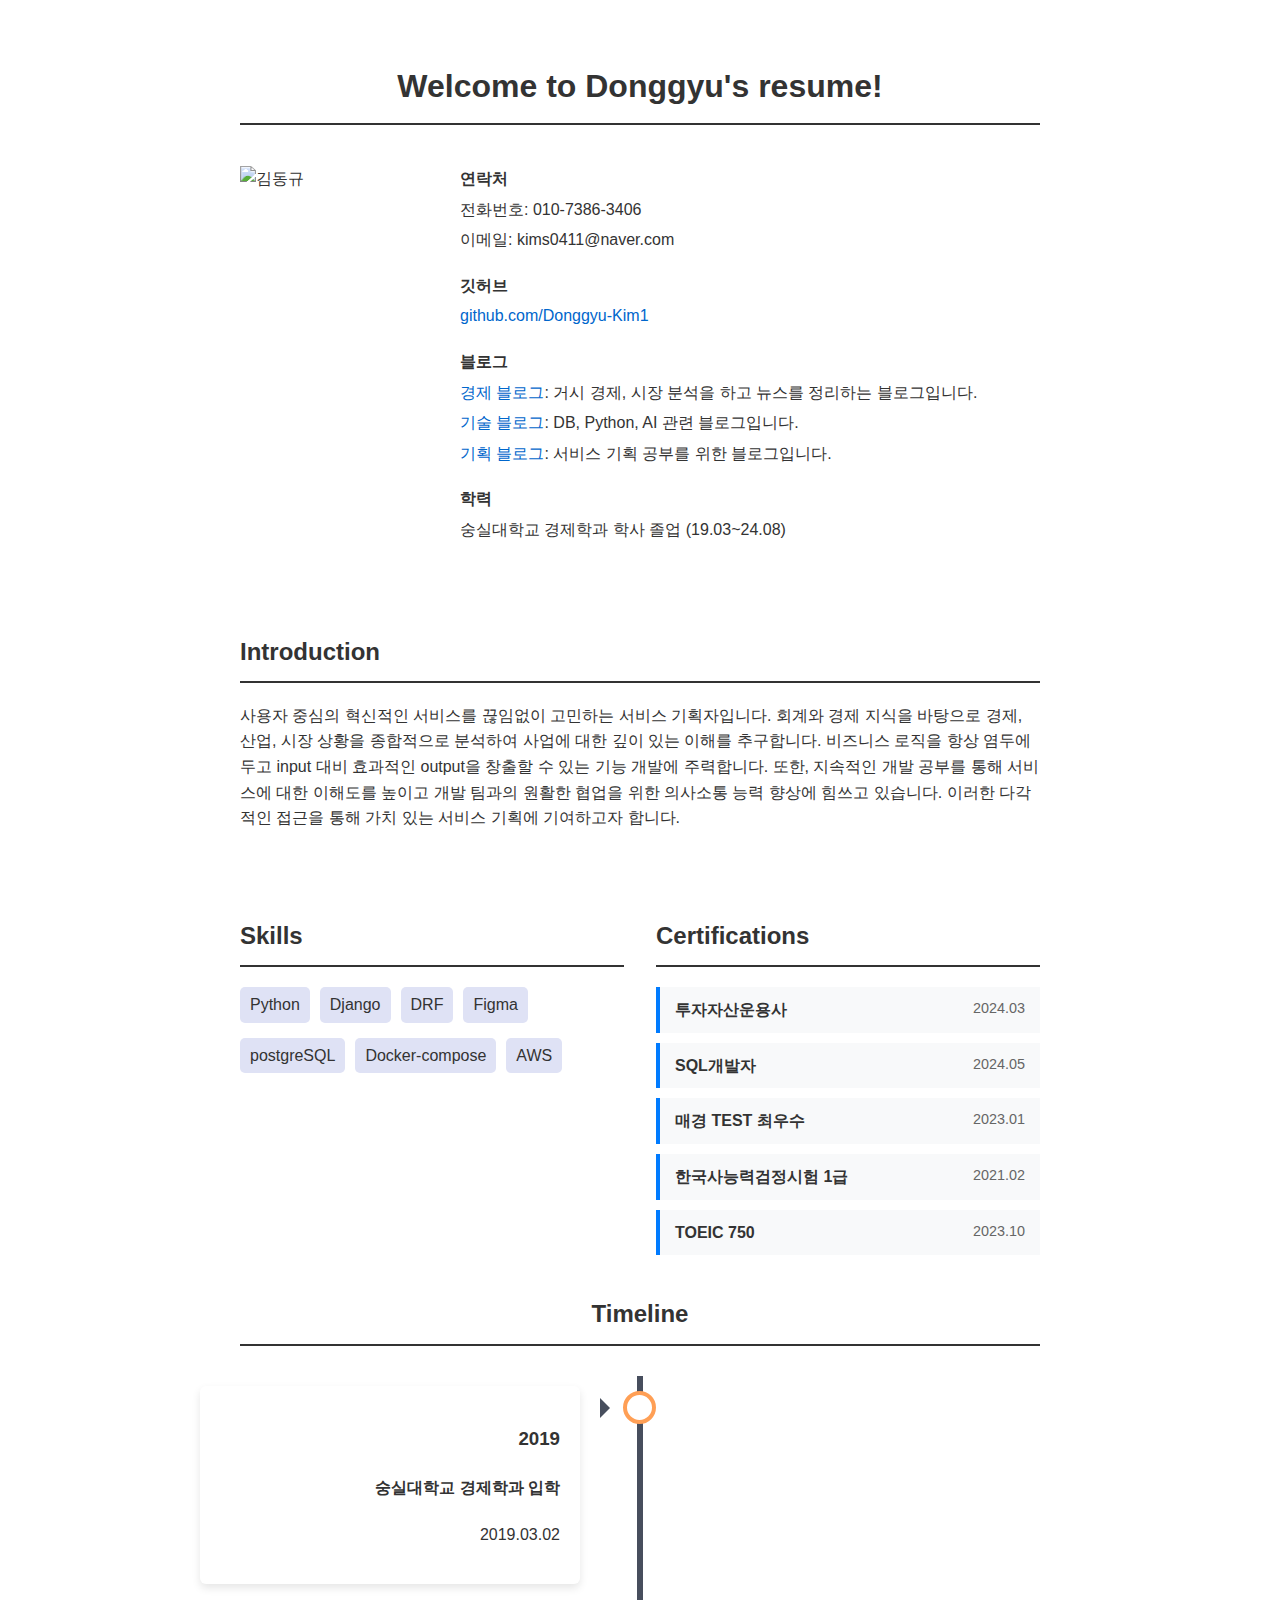
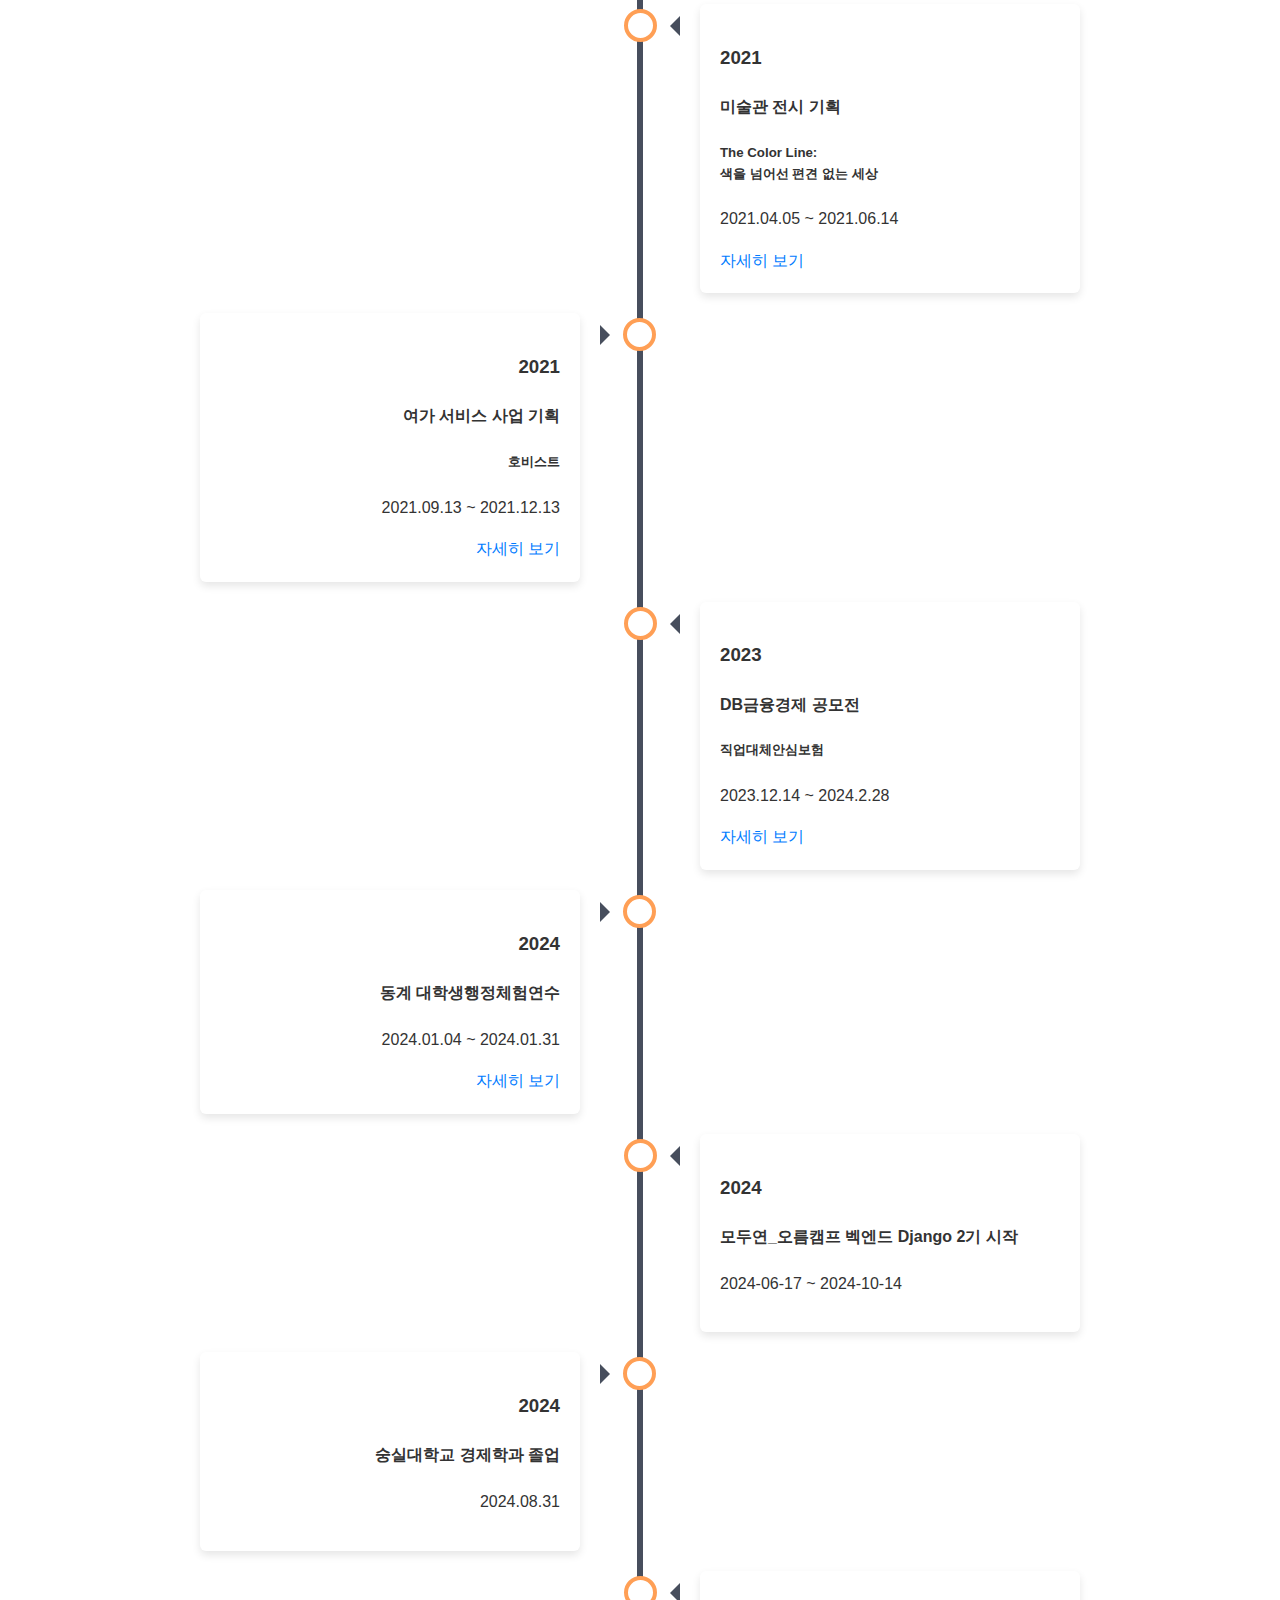
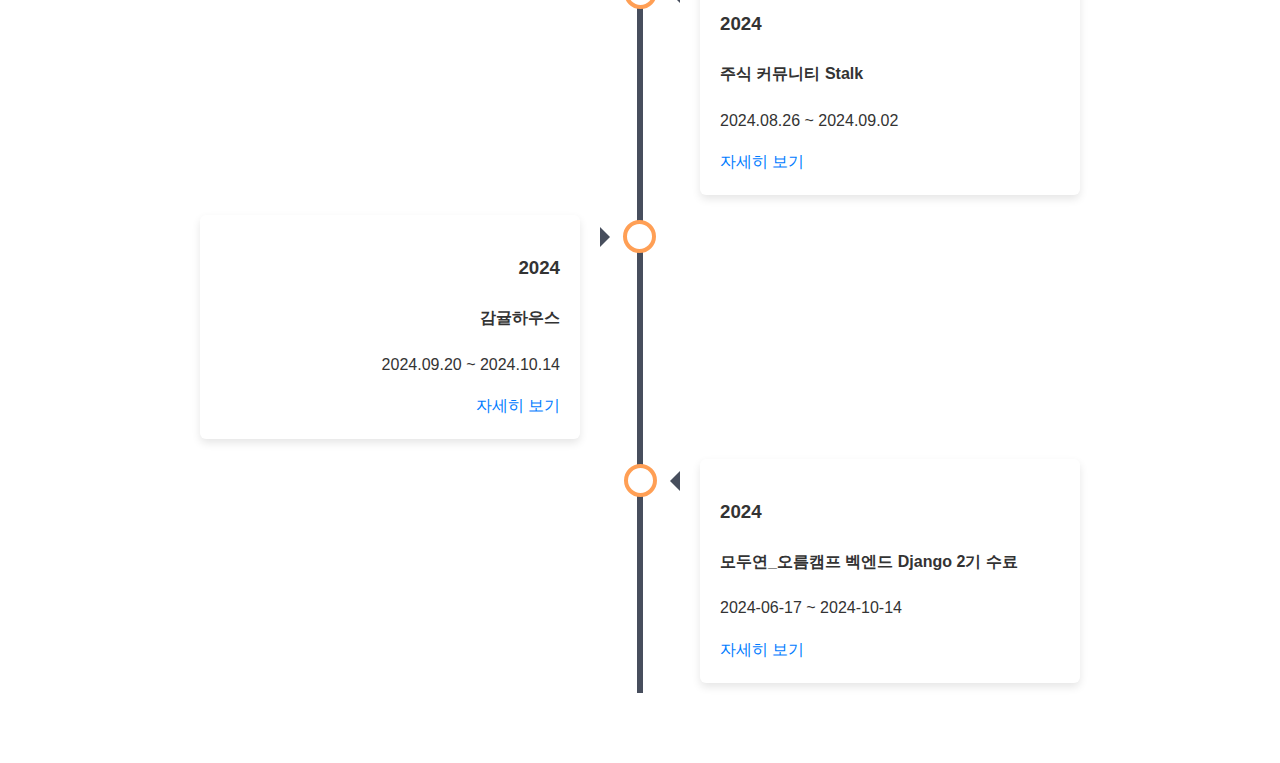
==== commit dc23a51b: "레이어 창으로 변경" ====
--- a/index.html
+++ b/index.html
@@ -6,6 +6,53 @@
     <title>김동규/서비스 기획 이력서</title>
     <link rel="stylesheet" href="index.css">
     <style>
+        /* 기존 스타일은 유지하고 모달 관련 스타일 추가 */
+        .modal {
+            display: none;
+            position: fixed;
+            top: 0;
+            left: 0;
+            width: 100%;
+            height: 100%;
+            background-color: rgba(0, 0, 0, 0.5);
+            z-index: 1000;
+        }
+
+        .modal-content {
+            position: relative;
+            background-color: #fefefe;
+            margin: 15% auto;
+            padding: 20px;
+            border: 1px solid #888;
+            width: 80%;
+            max-width: 600px;
+            border-radius: 8px;
+            box-shadow: 0 4px 8px rgba(0, 0, 0, 0.1);
+        }
+
+        .close-button {
+            position: absolute;
+            right: 20px;
+            top: 10px;
+            font-size: 24px;
+            font-weight: bold;
+            cursor: pointer;
+            color: #666;
+        }
+
+        .close-button:hover {
+            color: #000;
+        }
+
+        .timeline-content a {
+            color: #007bff;
+            text-decoration: none;
+            cursor: pointer;
+        }
+
+        .timeline-content a:hover {
+            text-decoration: underline;
+        }
     </style>
 </head>
 <body>
@@ -181,5 +228,146 @@
             </div>
         </div>
     </div>
+    <div id="modal" class="modal">
+        <div class="modal-content">
+            <span class="close-button">&times;</span>
+            <div id="modal-content-area"></div>
+        </div>
+    </div>
+    <script>
+        // 모달 관련 JavaScript
+        const modal = document.getElementById('modal');
+        const modalContent = document.getElementById('modal-content-area');
+        const closeButton = document.getElementsByClassName('close-button')[0];
+
+        // 프로젝트 상세 정보 객체
+        const projectDetails = {
+            'museum-project': {
+                title: 'The Color Line: 색을 넘어선 편견 없는 세상',
+                period: '2021.04.05 ~ 2021.06.14',
+                description: `
+                    <h3>프로젝트 개요</h3>
+                    <p>인종차별을 주제로 한 전시를 기획하고 제작하였습니다.</p>
+                    <h3>주요 성과</h3>
+                    <ul>
+                        <li>전시 컨셉 및 동선 기획</li>
+                        <li>작품 선정 및 배치</li>
+                        <li>관람객 피드백 시스템 구축</li>
+                    </ul>
+                `
+            },
+            'hobbyist-project': {
+                title: '호비스트',
+                period: '2021.09.13 ~ 2021.12.13',
+                description: `
+                    <h3>프로젝트 개요</h3>
+                    <p>취미 생활을 공유하고 소통할 수 있는 플랫폼을 기획하였습니다.</p>
+                    <h3>주요 성과</h3>
+                    <ul>
+                        <li>서비스 기획 및 프로토타입 제작</li>
+                        <li>사용자 조사 및 피드백 수렴</li>
+                        <li>수익 모델 구축</li>
+                    </ul>
+                `
+            },
+            'financial-contest': {
+                title: '직업대체안심보험',
+                period: '2023.12.14 ~ 2024.2.28',
+                description: `
+                    <h3>프로젝트 개요</h3>
+                    <p>AI 시대의 직업 대체 위험에 대비하는 보험 상품을 기획하였습니다.</p>
+                    <h3>주요 성과</h3>
+                    <ul>
+                        <li>시장 조사 및 경쟁 분석</li>
+                        <li>상품 구조 설계</li>
+                        <li>리스크 분석 및 대응 방안 수립</li>
+                    </ul>
+                `
+            },
+            'internship': {
+                title: '동계 대학생행정체험연수',
+                period: '2024.01.04 ~ 2024.01.31',
+                description: `
+                    <h3>주요 업무</h3>
+                    <ul>
+                        <li>행정 업무 프로세스 학습</li>
+                        <li>민원 처리 및 문서 작성</li>
+                        <li>부서 간 협업 프로젝트 참여</li>
+                    </ul>
+                `
+            },
+            'stalk': {
+                title: '주식 커뮤니티 Stalk',
+                period: '2024.08.26 ~ 2024.09.02',
+                description: `
+                    <h3>프로젝트 개요</h3>
+                    <p>주식 정보를 공유하고 소통하는 커뮤니티 플랫폼을 개발하였습니다.</p>
+                    <h3>주요 성과</h3>
+                    <ul>
+                        <li>커뮤니티 기능 설계 및 구현</li>
+                        <li>실시간 주가 정보 연동</li>
+                        <li>사용자 인터페이스 개선</li>
+                    </ul>
+                `
+            },
+            'gamgyul-house': {
+                title: '감귤하우스',
+                period: '2024.09.20 ~ 2024.10.14',
+                description: `
+                    <h3>프로젝트 개요</h3>
+                    <p>제주도 감귤 농가와 소비자를 연결하는 플랫폼을 개발하였습니다.</p>
+                    <h3>주요 성과</h3>
+                    <ul>
+                        <li>플랫폼 기획 및 개발</li>
+                        <li>농가 매칭 시스템 구축</li>
+                        <li>결제 및 배송 시스템 연동</li>
+                    </ul>
+                `
+            },
+            'education': {
+                title: '모두연_오름캠프 벡엔드 Django 2기',
+                period: '2024-06-17 ~ 2024-10-14',
+                description: `
+                    <h3>교육 내용</h3>
+                    <ul>
+                        <li>Django 프레임워크 학습</li>
+                        <li>REST API 설계 및 구현</li>
+                        <li>데이터베이스 설계 및 최적화</li>
+                        <li>실전 프로젝트 수행</li>
+                    </ul>
+                `
+            }
+        };
+
+        // 타임라인 링크 클릭 이벤트 처리
+        document.querySelectorAll('.timeline-content a').forEach(link => {
+            link.addEventListener('click', (e) => {
+                e.preventDefault();
+                const projectId = link.getAttribute('href').replace('.html', '');
+                const project = projectDetails[projectId];
+                
+                if (project) {
+                    modalContent.innerHTML = `
+                        <h2>${project.title}</h2>
+                        <p><strong>기간:</strong> ${project.period}</p>
+                        ${project.description}
+                    `;
+                    modal.style.display = 'block';
+                }
+            });
+        });
+
+        // 모달 닫기 버튼 이벤트
+        closeButton.onclick = function() {
+            modal.style.display = 'none';
+        }
+
+        // 모달 외부 클릭 시 닫기
+        window.onclick = function(event) {
+            if (event.target == modal) {
+                modal.style.display = 'none';
+            }
+        }
+    </script>
 </body>
 </html>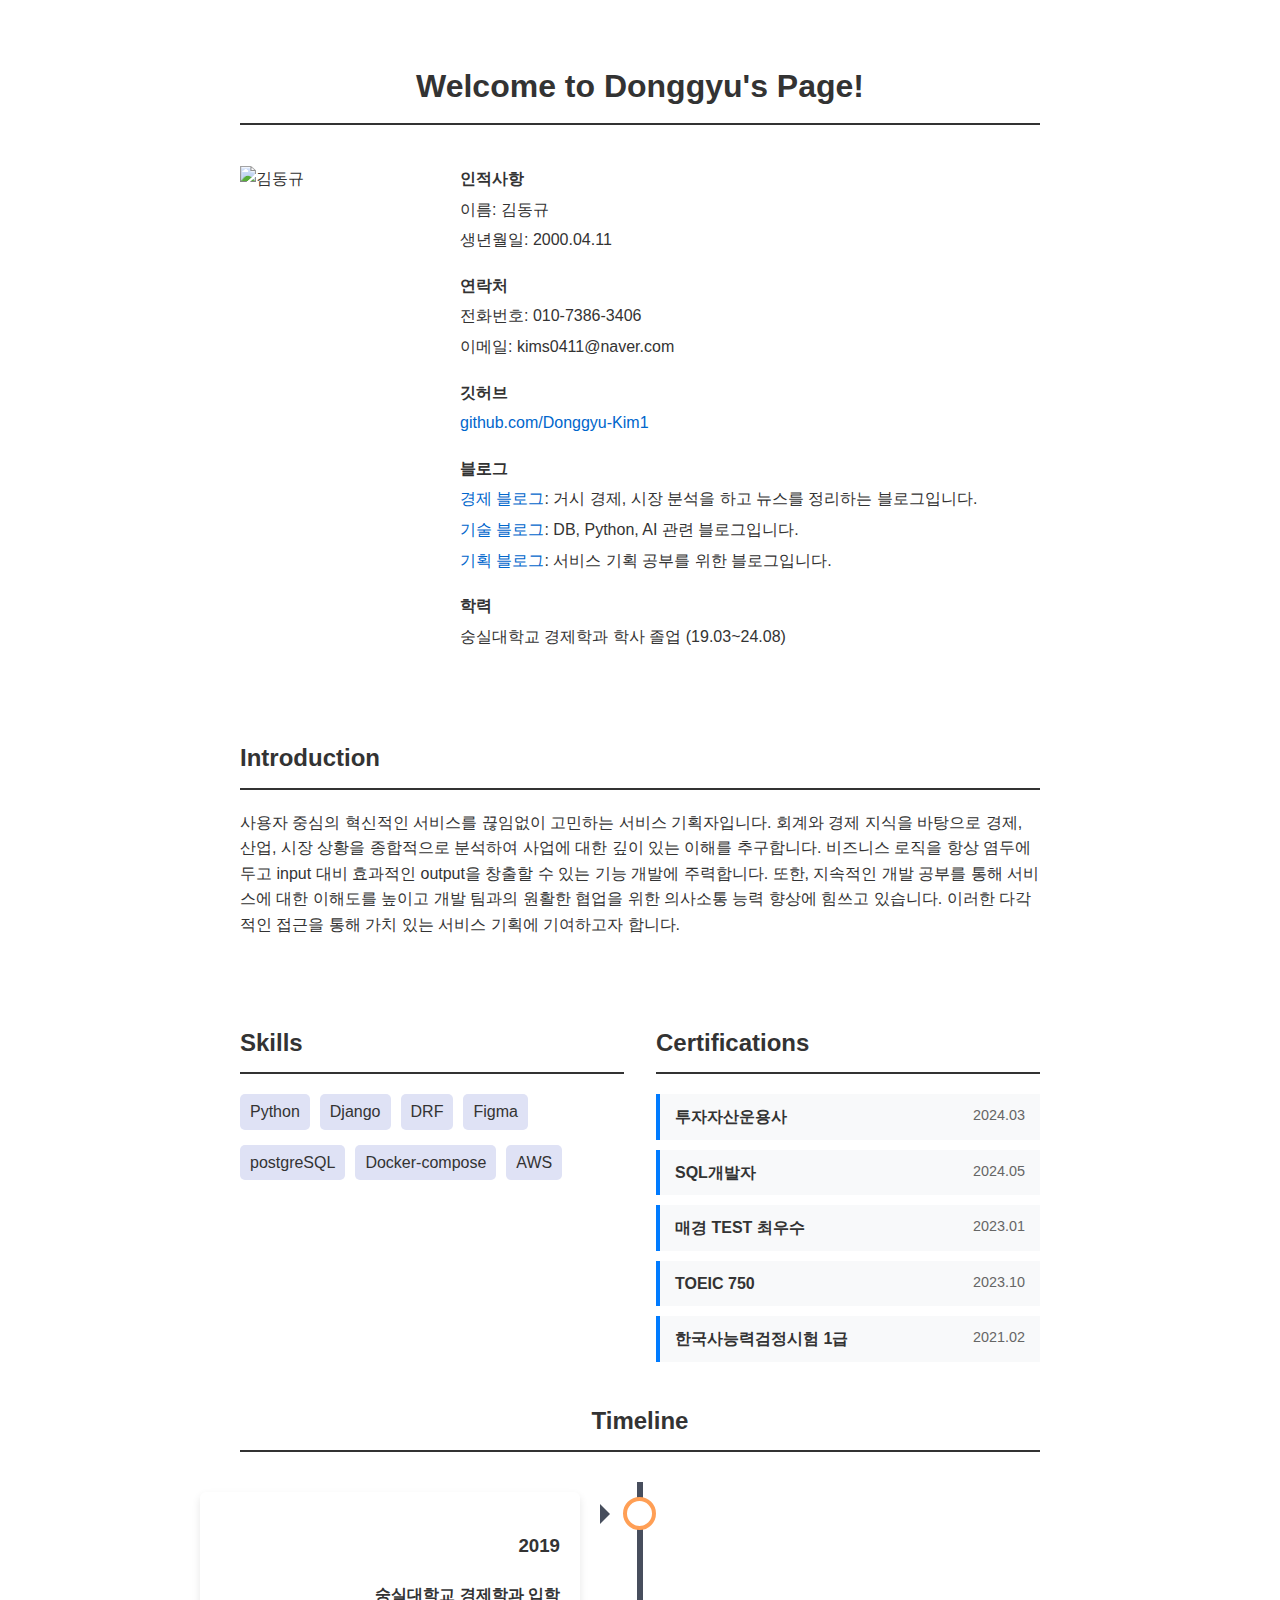
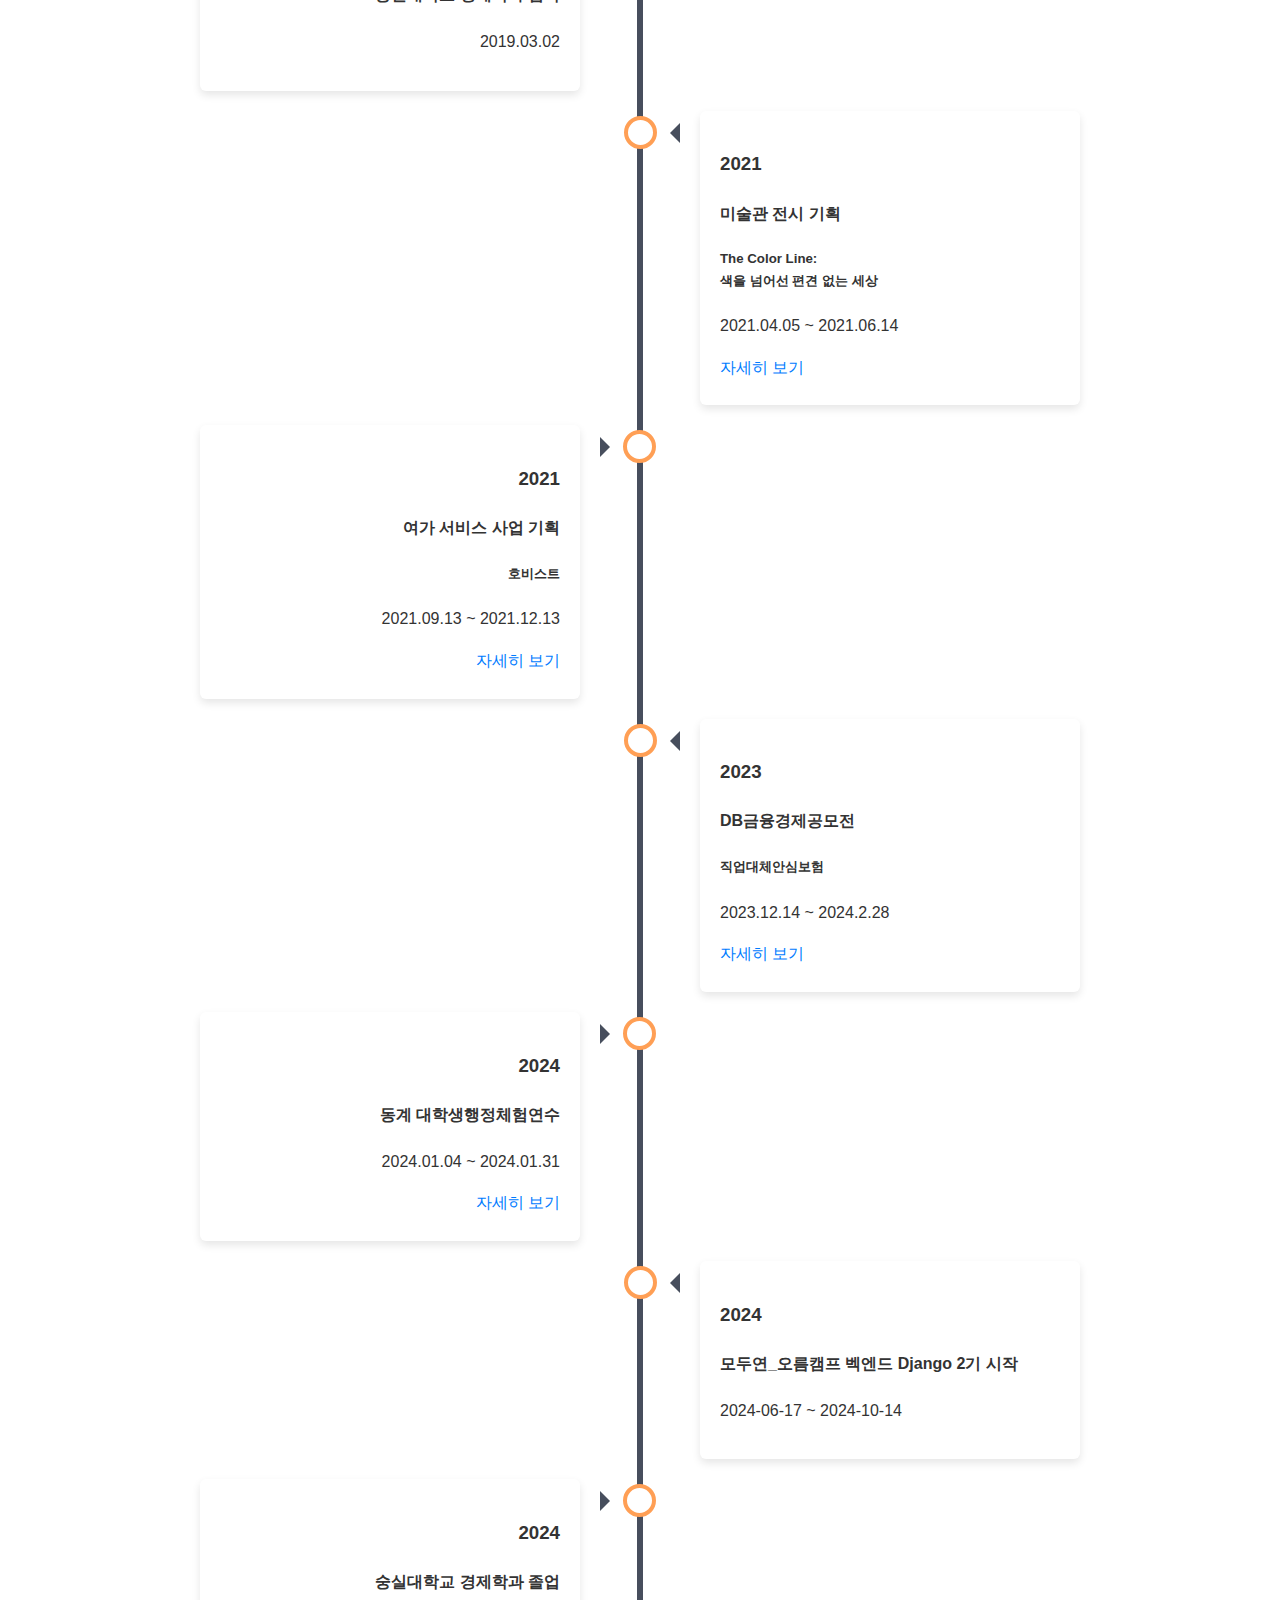
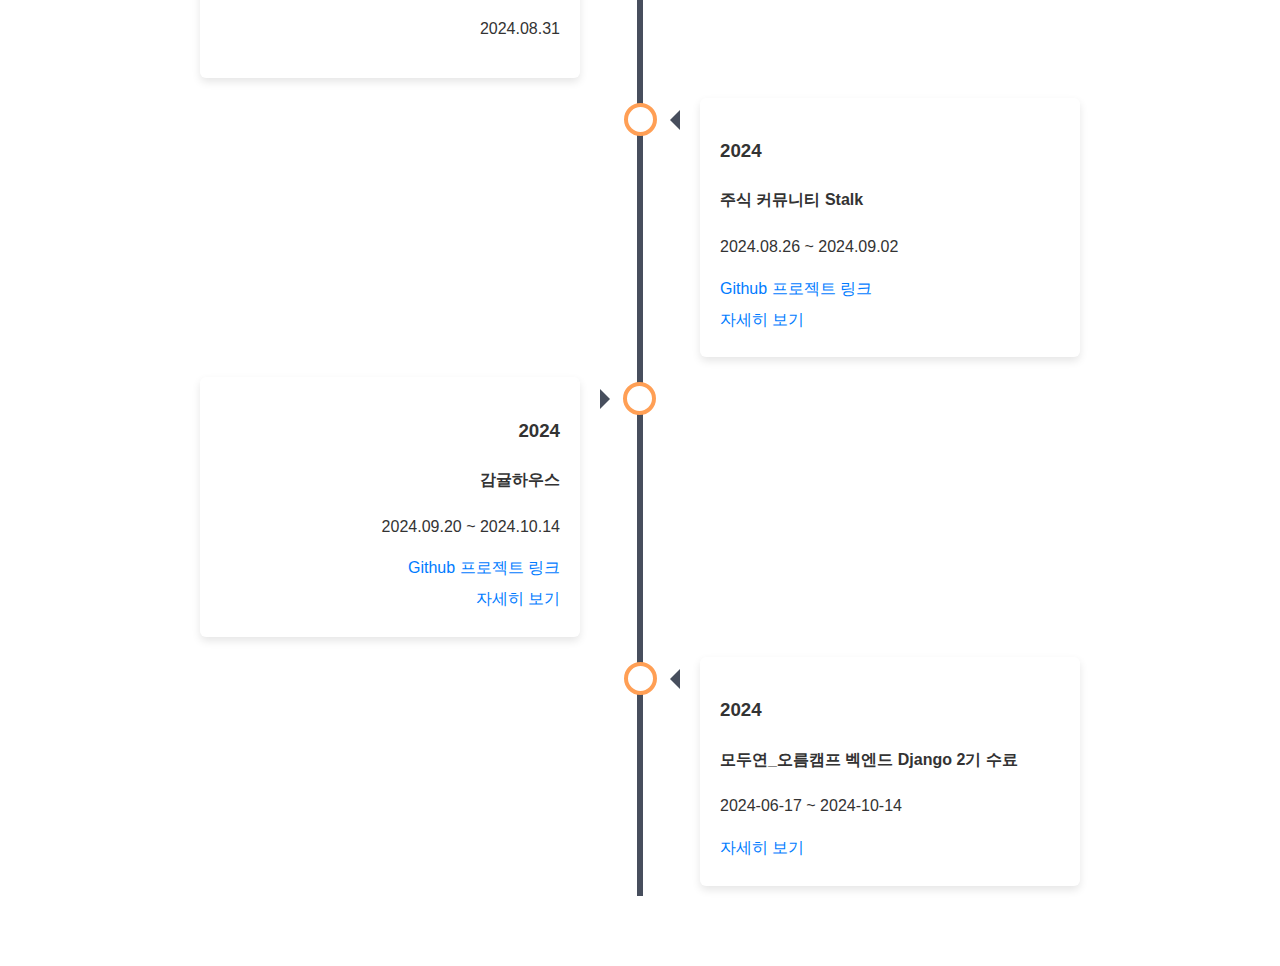
==== commit 8192ef89: "모달 창 형식으로 변경 - 내용 고도화 - 직업대체안심보험 내용 작성 필요 - 내용 강조할 부분 정리 필요 - 배경 꾸미기 필요" ====
--- a/index.html
+++ b/index.html
@@ -3,61 +3,12 @@
 <head>
     <meta charset="UTF-8">
     <meta name="viewport" content="width=device-width, initial-scale=1.0">
-    <title>김동규/서비스 기획 이력서</title>
+    <title>Donggyu's Page</title>
     <link rel="stylesheet" href="index.css">
-    <style>
-        /* 기존 스타일은 유지하고 모달 관련 스타일 추가 */
-        .modal {
-            display: none;
-            position: fixed;
-            top: 0;
-            left: 0;
-            width: 100%;
-            height: 100%;
-            background-color: rgba(0, 0, 0, 0.5);
-            z-index: 1000;
-        }
-
-        .modal-content {
-            position: relative;
-            background-color: #fefefe;
-            margin: 15% auto;
-            padding: 20px;
-            border: 1px solid #888;
-            width: 80%;
-            max-width: 600px;
-            border-radius: 8px;
-            box-shadow: 0 4px 8px rgba(0, 0, 0, 0.1);
-        }
-
-        .close-button {
-            position: absolute;
-            right: 20px;
-            top: 10px;
-            font-size: 24px;
-            font-weight: bold;
-            cursor: pointer;
-            color: #666;
-        }
-
-        .close-button:hover {
-            color: #000;
-        }
-
-        .timeline-content a {
-            color: #007bff;
-            text-decoration: none;
-            cursor: pointer;
-        }
-
-        .timeline-content a:hover {
-            text-decoration: underline;
-        }
-    </style>
 </head>
 <body>
     <div class="header">
-        <h1>Welcome to Donggyu's resume!</h1>
+        <h1>Welcome to Donggyu's Page!</h1>
     </div>
     
     <div class="main-section">
@@ -65,6 +16,13 @@
             <img src="media/증명사진.jpg" alt="김동규" class="profile-img">
             
             <div class="profile-content">
+                <div class="section">
+                    <div class="section-title">인적사항</div>
+                    <ul>
+                        <li>이름: 김동규</li>
+                        <li>생년월일: 2000.04.11</li>
+                    </ul>
+                </div>
                 <div class="section">
                     <div class="section-title">연락처</div>
                     <ul>
@@ -133,12 +91,12 @@
                     <span class="certification-date">2023.01</span>
                 </li>
                 <li class="certification-item">
+                    <span class="certification-name">TOEIC 750</span>
+                    <span class="certification-date">2023.10</span>
+                </li>
+                <li class="certification-item">
                     <span class="certification-name">한국사능력검정시험 1급</span>
                     <span class="certification-date">2021.02</span>
-                </li>
-                <li class="certification-item">
-                    <span class="certification-name">TOEIC 750</span>
-                    <span class="certification-date">2023.10</span>
                 </li>
             </ul>
         </div>
@@ -174,7 +132,7 @@
             <div class="timeline-item right">
                 <div class="timeline-content">
                     <h3>2023</h3>
-                    <h4>DB금융경제 공모전</h4>
+                    <h4>DB금융경제공모전</h4>
                     <h5>직업대체안심보험</h5>
                     <p>2023.12.14 ~ 2024.2.28</p>
                     <a href="financial-contest.html">자세히 보기</a>
@@ -207,6 +165,7 @@
                     <h3>2024</h3>
                     <h4>주식 커뮤니티 Stalk</h4>
                     <p>2024.08.26 ~ 2024.09.02</p>
+                    <a href="https://github.com/Donggyu-Kim1/stalk" target="_blank">Github 프로젝트 링크</a>
                     <a href="stalk.html">자세히 보기</a>
                 </div>
             </div>
@@ -215,6 +174,7 @@
                     <h3>2024</h3>
                     <h4>감귤하우스</h4>
                     <p>2024.09.20 ~ 2024.10.14</p>
+                    <a href="https://github.com/TangerineMarketTeam1/Gamgyul_Market" target="_blank">Github 프로젝트 링크</a>
                     <a href="gamgyul-house.html">자세히 보기</a>
                 </div>
             </div>
@@ -234,140 +194,6 @@
             <div id="modal-content-area"></div>
         </div>
     </div>
-    <script>
-        // 모달 관련 JavaScript
-        const modal = document.getElementById('modal');
-        const modalContent = document.getElementById('modal-content-area');
-        const closeButton = document.getElementsByClassName('close-button')[0];
-
-        // 프로젝트 상세 정보 객체
-        const projectDetails = {
-            'museum-project': {
-                title: 'The Color Line: 색을 넘어선 편견 없는 세상',
-                period: '2021.04.05 ~ 2021.06.14',
-                description: `
-                    <h3>프로젝트 개요</h3>
-                    <p>인종차별을 주제로 한 전시를 기획하고 제작하였습니다.</p>
-                    <h3>주요 성과</h3>
-                    <ul>
-                        <li>전시 컨셉 및 동선 기획</li>
-                        <li>작품 선정 및 배치</li>
-                        <li>관람객 피드백 시스템 구축</li>
-                    </ul>
-                `
-            },
-            'hobbyist-project': {
-                title: '호비스트',
-                period: '2021.09.13 ~ 2021.12.13',
-                description: `
-                    <h3>프로젝트 개요</h3>
-                    <p>취미 생활을 공유하고 소통할 수 있는 플랫폼을 기획하였습니다.</p>
-                    <h3>주요 성과</h3>
-                    <ul>
-                        <li>서비스 기획 및 프로토타입 제작</li>
-                        <li>사용자 조사 및 피드백 수렴</li>
-                        <li>수익 모델 구축</li>
-                    </ul>
-                `
-            },
-            'financial-contest': {
-                title: '직업대체안심보험',
-                period: '2023.12.14 ~ 2024.2.28',
-                description: `
-                    <h3>프로젝트 개요</h3>
-                    <p>AI 시대의 직업 대체 위험에 대비하는 보험 상품을 기획하였습니다.</p>
-                    <h3>주요 성과</h3>
-                    <ul>
-                        <li>시장 조사 및 경쟁 분석</li>
-                        <li>상품 구조 설계</li>
-                        <li>리스크 분석 및 대응 방안 수립</li>
-                    </ul>
-                `
-            },
-            'internship': {
-                title: '동계 대학생행정체험연수',
-                period: '2024.01.04 ~ 2024.01.31',
-                description: `
-                    <h3>주요 업무</h3>
-                    <ul>
-                        <li>행정 업무 프로세스 학습</li>
-                        <li>민원 처리 및 문서 작성</li>
-                        <li>부서 간 협업 프로젝트 참여</li>
-                    </ul>
-                `
-            },
-            'stalk': {
-                title: '주식 커뮤니티 Stalk',
-                period: '2024.08.26 ~ 2024.09.02',
-                description: `
-                    <h3>프로젝트 개요</h3>
-                    <p>주식 정보를 공유하고 소통하는 커뮤니티 플랫폼을 개발하였습니다.</p>
-                    <h3>주요 성과</h3>
-                    <ul>
-                        <li>커뮤니티 기능 설계 및 구현</li>
-                        <li>실시간 주가 정보 연동</li>
-                        <li>사용자 인터페이스 개선</li>
-                    </ul>
-                `
-            },
-            'gamgyul-house': {
-                title: '감귤하우스',
-                period: '2024.09.20 ~ 2024.10.14',
-                description: `
-                    <h3>프로젝트 개요</h3>
-                    <p>제주도 감귤 농가와 소비자를 연결하는 플랫폼을 개발하였습니다.</p>
-                    <h3>주요 성과</h3>
-                    <ul>
-                        <li>플랫폼 기획 및 개발</li>
-                        <li>농가 매칭 시스템 구축</li>
-                        <li>결제 및 배송 시스템 연동</li>
-                    </ul>
-                `
-            },
-            'education': {
-                title: '모두연_오름캠프 벡엔드 Django 2기',
-                period: '2024-06-17 ~ 2024-10-14',
-                description: `
-                    <h3>교육 내용</h3>
-                    <ul>
-                        <li>Django 프레임워크 학습</li>
-                        <li>REST API 설계 및 구현</li>
-                        <li>데이터베이스 설계 및 최적화</li>
-                        <li>실전 프로젝트 수행</li>
-                    </ul>
-                `
-            }
-        };
-
-        // 타임라인 링크 클릭 이벤트 처리
-        document.querySelectorAll('.timeline-content a').forEach(link => {
-            link.addEventListener('click', (e) => {
-                e.preventDefault();
-                const projectId = link.getAttribute('href').replace('.html', '');
-                const project = projectDetails[projectId];
-                
-                if (project) {
-                    modalContent.innerHTML = `
-                        <h2>${project.title}</h2>
-                        <p><strong>기간:</strong> ${project.period}</p>
-                        ${project.description}
-                    `;
-                    modal.style.display = 'block';
-                }
-            });
-        });
-
-        // 모달 닫기 버튼 이벤트
-        closeButton.onclick = function() {
-            modal.style.display = 'none';
-        }
-
-        // 모달 외부 클릭 시 닫기
-        window.onclick = function(event) {
-            if (event.target == modal) {
-                modal.style.display = 'none';
-            }
-        }
-    </script>
+    <script src="index.js"></script>
 </body>
 </html>--- a/index.css
+++ b/index.css
@@ -1,3 +1,4 @@
+/* 기본 레이아웃 및 타이포그래피 설정 */
 body {
     font-family: 'Noto Sans KR', Arial, sans-serif;
     line-height: 1.6;
@@ -6,97 +7,110 @@
     margin: 0 auto;
     padding: 20px;
 }
+
+/* 헤더 스타일링 */
+.header {
+    text-align: center;
+    padding: 20px 0;
+}
+
 h1, h2 {
     border-bottom: 2px solid #333;
     padding-bottom: 10px;
 }
+
 h1 {
     font-size: 2em;
 }
+
 h2 {
     font-size: 1.5em;
     margin-top: 30px;
 }
+
+/* 프로필 섹션 스타일링 */
 .profile-container {
     display: flex;
     align-items: flex-start;
     gap: 20px;
     margin-bottom: 20px;
 }
+
 .profile-img {
     width: 200px;
     height: auto;
     flex-shrink: 0;
 }
+
 .profile-content {
     flex-grow: 1;
 }
+
+/* 일반 섹션 스타일링 */
 .section {
     margin-bottom: 20px;
 }
+
 .section-title {
     font-weight: bold;
     margin-bottom: 5px;
 }
+
+.main-section {
+    padding-bottom: 20px;
+    margin-bottom: 20px;
+}
+
+/* 리스트 스타일링 */
 ul {
     list-style-type: none;
     padding-left: 0;
     margin: 0;
 }
+
 li {
     margin-bottom: 5px;
 }
+
+/* 링크 스타일링 */
 a {
     color: #0066cc;
     text-decoration: none;
 }
+
 a:hover {
     text-decoration: underline;
 }
-.main-section {
-    padding-bottom: 20px;
-    margin-bottom: 20px;
-}
+
+/* 스킬 태그 스타일링 */
 .skills {
     display: flex;
     flex-wrap: wrap;
     gap: 10px;
 }
+
 .skill-tag {
     background-color: #dfe2f5;
     padding: 5px 10px;
     border-radius: 5px;
 }
+
+/* 컨텐츠 섹션 스타일링 */
 .project, .education, .experience {
     margin-bottom: 20px;
 }
-@media (max-width: 600px) {
-    .profile-container {
-        flex-direction: column;
-    }
-    .profile-img {
-        margin-bottom: 20px;
-    }
-}
-.toggle-content {
-    display: none;
-}
-.toggle-btn {
-    cursor: pointer;
-    color: #0066cc;
-    text-decoration: underline;
-}
-.header {
-    text-align: center;
-    padding: 20px 0;
-}
+
+/* 2단 레이아웃 */
 .two-column {
     display: flex;
     justify-content: space-between;
 }
+
 .column {
     width: 48%;
 }
+
+/* 타임라인 스타일링 */
 .timeline-section {
     margin-bottom: 50px;
 }
@@ -105,8 +119,6 @@
     text-align: center;
     margin-bottom: 30px;
 }
-
-/* ... (이전 스타일은 동일) ... */
 
 .timeline {
     position: relative;
@@ -125,122 +137,97 @@
     margin-left: -3px;
 }
 
-    .timeline-item {
-        padding: 10px 0;
-        position: relative;
-        background-color: inherit;
-        width: 50%;
-    }
-
-    .timeline-item::after {
-        content: '';
-        position: absolute;
-        width: 25px;
-        height: 25px;
-        background-color: white;
-        border: 4px solid #FF9F55;
-        top: 15px;
-        border-radius: 50%;
-        z-index: 1;
-    }
-
-    .left {
-        right: 5%;
-        padding-right: 40px;
-    }
-
-    .right {
-        left: 50%;
-        padding-left: 40px;
-    }
-
-    .left::before {
-        content: " ";
-        height: 0;
-        position: absolute;
-        top: 22px;
-        width: 0;
-        z-index: 1;
-        right: 30px;
-        border: medium solid #474e5d;
-        border-width: 10px 0 10px 10px;
-        border-color: transparent transparent transparent #474e5d;
-    }
-
-    .right::before {
-        content: " ";
-        height: 0;
-        position: absolute;
-        top: 22px;
-        width: 0;
-        z-index: 1;
-        left: 30px;
-        border: medium solid #474e5d;
-        border-width: 10px 10px 10px 0;
-        border-color: transparent #474e5d transparent transparent;
-    }
-
-    .left::after {
-        right: -16px;
-    }
-
-    .right::after {
-        left: -16px;
-    }
-
-    .timeline-content {
-        padding: 20px;
-        background-color: white;
-        position: relative;
-        border-radius: 6px;
-        box-shadow: 0 4px 8px rgba(0,0,0,0.1);
-    }
-
-    .left .timeline-content {
-        text-align: right;
-        margin-right: 20px;
-    }
-
-    .right .timeline-content {
-        margin-left: 20px;
-}
-
-@media screen and (max-width: 600px) {
-    .timeline::after {
-        left: 31px;
-    }
-    
-    .timeline-item {
-        width: 100%;
-        padding-left: 70px;
-        padding-right: 25px;
-    }
-    
-    .timeline-item::before {
-        left: 60px;
-        border: medium solid #474e5d;
-        border-width: 10px 10px 10px 0;
-        border-color: transparent #474e5d transparent transparent;
-    }
-
-    .left::after, .right::after {
-        left: 15px;
-    }
-
-    .right {
-        left: 0%;
-    }
-    
-    .left .timeline-content {
-        text-align: left;
-        margin-right: 0;
-    }
-
-    .right .timeline-content {
-        margin-left: 0;
-    }
-}
-
+.timeline-item {
+    padding: 10px 0;
+    position: relative;
+    background-color: inherit;
+    width: 50%;
+}
+
+.timeline-content {
+    padding: 20px;
+    background-color: white;
+    position: relative;
+    border-radius: 6px;
+    box-shadow: 0 4px 8px rgba(0,0,0,0.1);
+}
+
+.timeline-content a {
+    display: block;  /* inline-block에서 block으로 변경 */
+    margin: 5px 0;   /* 상하 여백만 적용 */
+    text-decoration: none;
+    color: #007bff;
+}
+
+.timeline-content a:hover {
+    text-decoration: underline;
+}
+
+/* 타임라인 좌우 아이템 스타일링 */
+.left {
+    right: 5%;
+    padding-right: 40px;
+}
+
+.right {
+    left: 50%;
+    padding-left: 40px;
+}
+
+.left .timeline-content {
+    text-align: right;
+    margin-right: 20px;
+}
+
+.right .timeline-content {
+    margin-left: 20px;
+}
+
+/* 타임라인 화살표 및 점 스타일링 */
+.timeline-item::after {
+    content: '';
+    position: absolute;
+    width: 25px;
+    height: 25px;
+    background-color: white;
+    border: 4px solid #FF9F55;
+    top: 15px;
+    border-radius: 50%;
+    z-index: 1;
+}
+
+.left::before, .right::before {
+    content: " ";
+    height: 0;
+    position: absolute;
+    top: 22px;
+    width: 0;
+    z-index: 1;
+}
+
+.left::before {
+    right: 30px;
+    border: medium solid #474e5d;
+    border-width: 10px 0 10px 10px;
+    border-color: transparent transparent transparent #474e5d;
+}
+
+.right::before {
+    left: 30px;
+    border: medium solid #474e5d;
+    border-width: 10px 10px 10px 0;
+    border-color: transparent #474e5d transparent transparent;
+}
+
+.left::after {
+    right: -16px;
+}
+
+.right::after {
+    left: -16px;
+}
+
+/* 자격증 섹션 스타일링 */
 .certifications-list {
     list-style-type: none;
     padding: 0;
@@ -268,4 +255,113 @@
     font-size: 0.9em;
     color: #666;
     float: right;
+}
+
+/* 모달 스타일링 */
+.modal {
+    display: none;
+    position: fixed;
+    top: 0;
+    left: 0;
+    width: 100%;
+    height: 100%;
+    background-color: rgba(0, 0, 0, 0.5);
+    z-index: 1000;
+}
+
+.modal-content {
+    position: relative;
+    background-color: #fefefe;
+    margin: 3% auto;
+    padding: 20px;
+    border: 1px solid #888;
+    width: 90%;
+    max-width: 1000px;
+    border-radius: 8px;
+    box-shadow: 0 4px 8px rgba(0, 0, 0, 0.1);
+    max-height: 84vh;
+    overflow-y: auto; /* 내용이 넘치면 스크롤 생성 */
+}
+
+/* 스크롤바 스타일링 */
+.modal-content::-webkit-scrollbar {
+    width: 8px;
+}
+
+.modal-content::-webkit-scrollbar-track {
+    background: #f1f1f1;
+    border-radius: 4px;
+}
+
+.modal-content::-webkit-scrollbar-thumb {
+    background: #888;
+    border-radius: 4px;
+}
+
+.modal-content::-webkit-scrollbar-thumb:hover {
+    background: #555;
+}
+
+/* 모달 내용 여백 조정 */
+#modal-content-area {
+    padding: 0 20px;
+}
+
+.close-button {
+    position: absolute;
+    right: 20px;
+    top: 10px;
+    font-size: 24px;
+    font-weight: bold;
+    cursor: pointer;
+    color: #666;
+}
+
+.close-button:hover {
+    color: #000;
+}
+
+/* 반응형 디자인 */
+@media screen and (max-width: 600px) {
+    .profile-container {
+        flex-direction: column;
+    }
+    
+    .profile-img {
+        margin-bottom: 20px;
+    }
+    
+    .timeline::after {
+        left: 31px;
+    }
+    
+    .timeline-item {
+        width: 100%;
+        padding-left: 70px;
+        padding-right: 25px;
+    }
+    
+    .timeline-item::before {
+        left: 60px;
+        border: medium solid #474e5d;
+        border-width: 10px 10px 10px 0;
+        border-color: transparent #474e5d transparent transparent;
+    }
+
+    .left::after, .right::after {
+        left: 15px;
+    }
+
+    .right {
+        left: 0%;
+    }
+    
+    .left .timeline-content {
+        text-align: left;
+        margin-right: 0;
+    }
+
+    .right .timeline-content {
+        margin-left: 0;
+    }
 }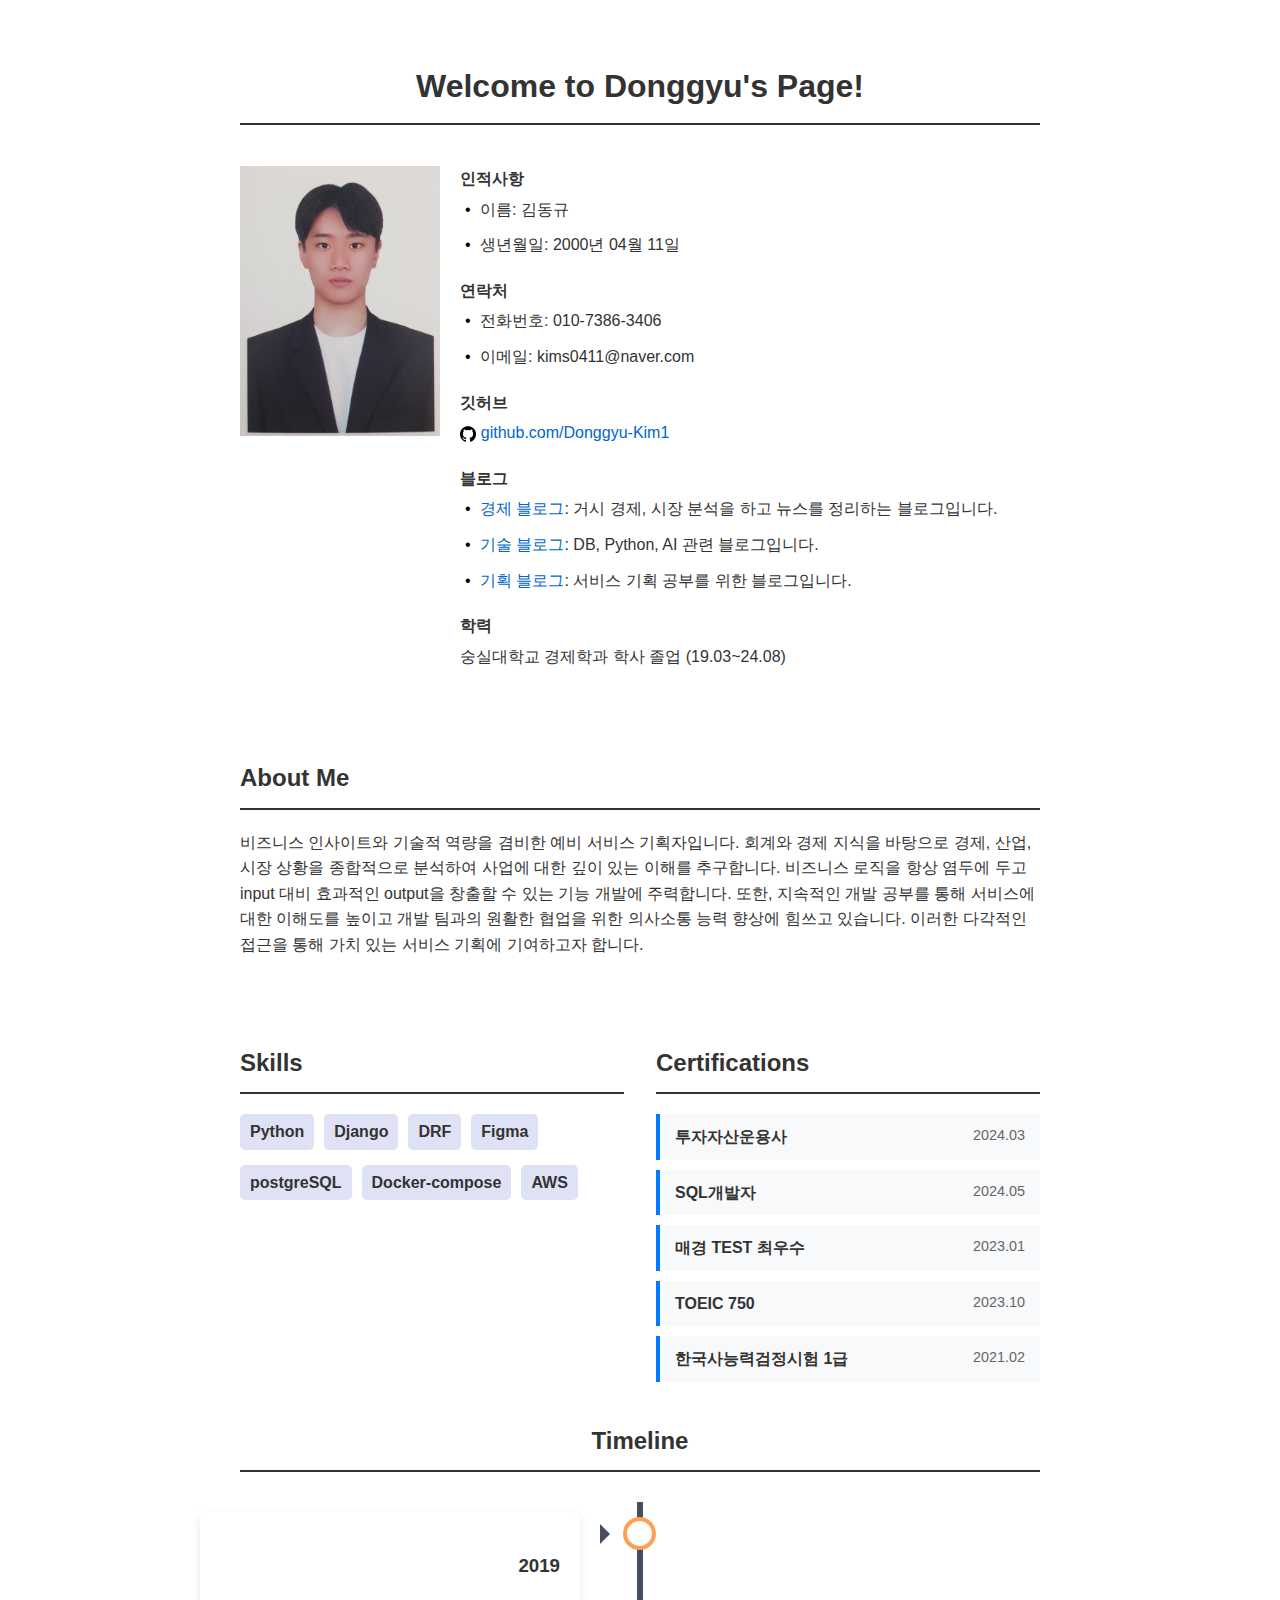
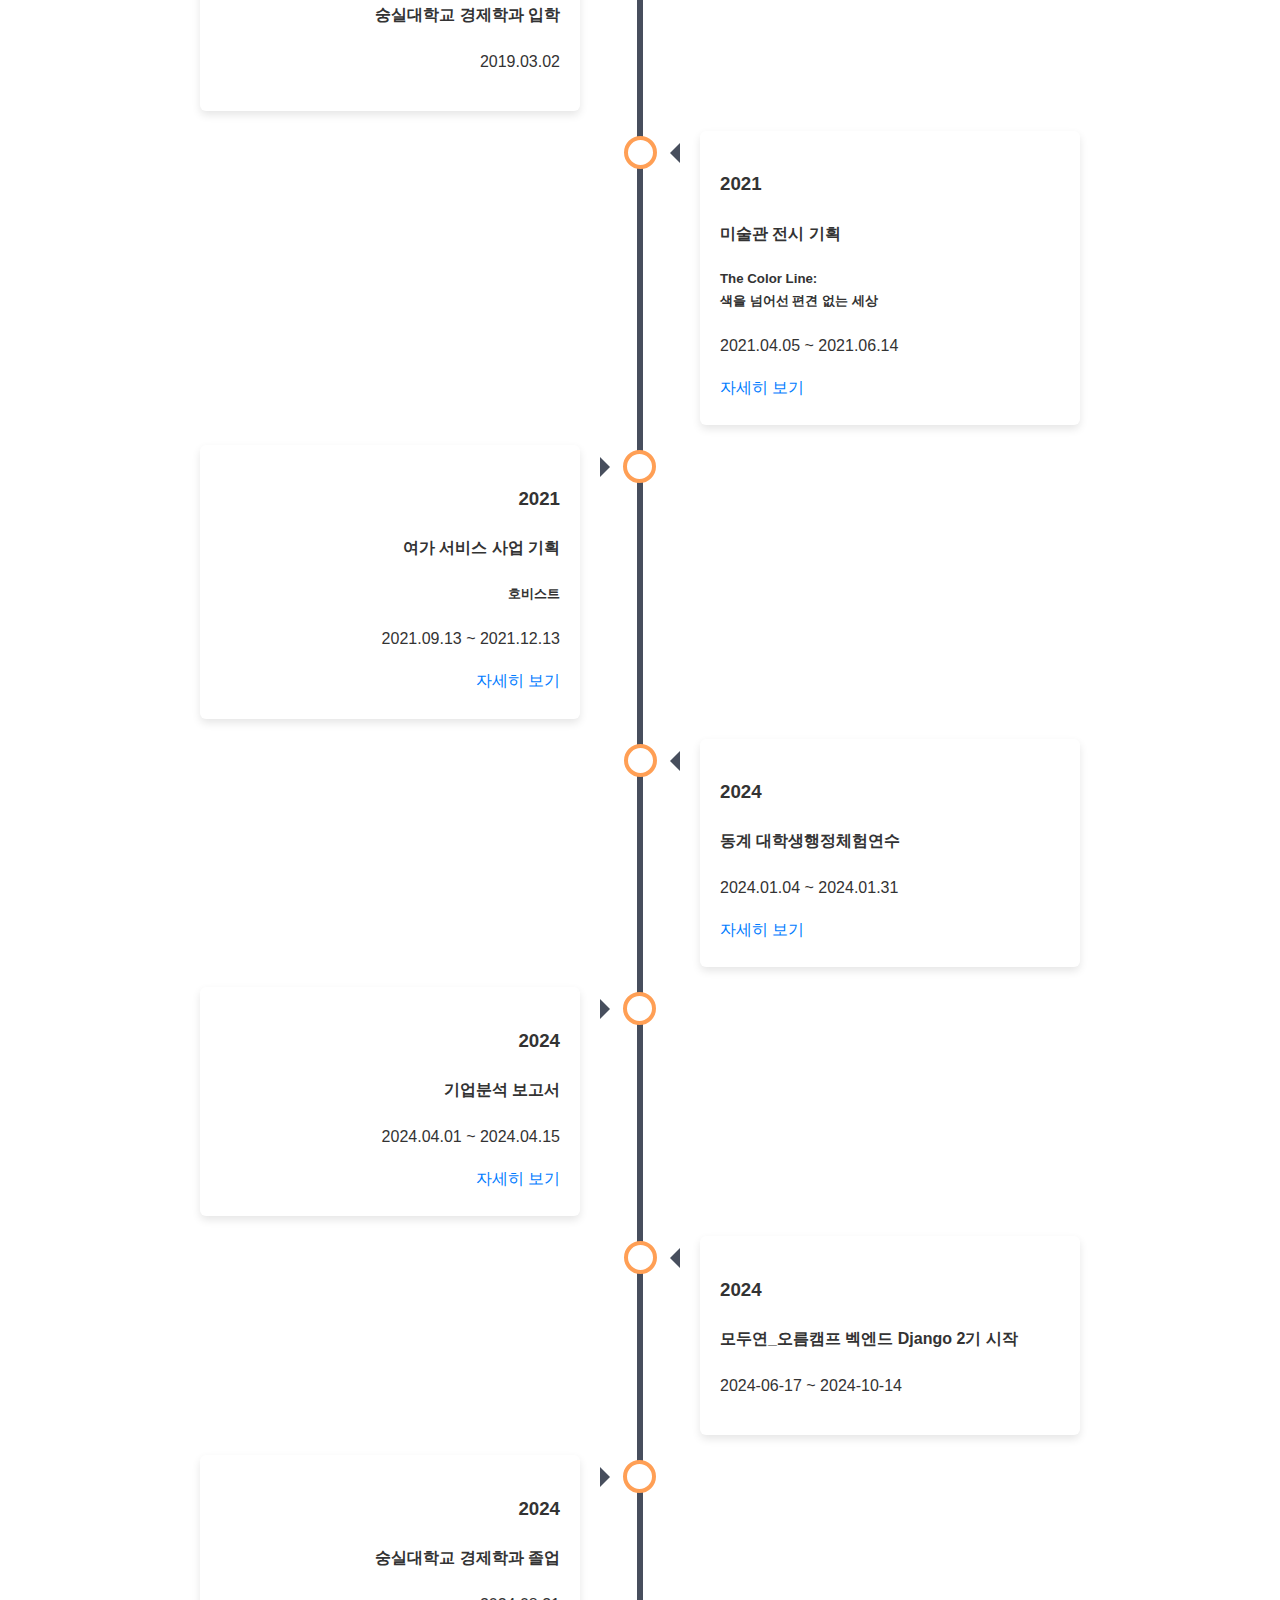
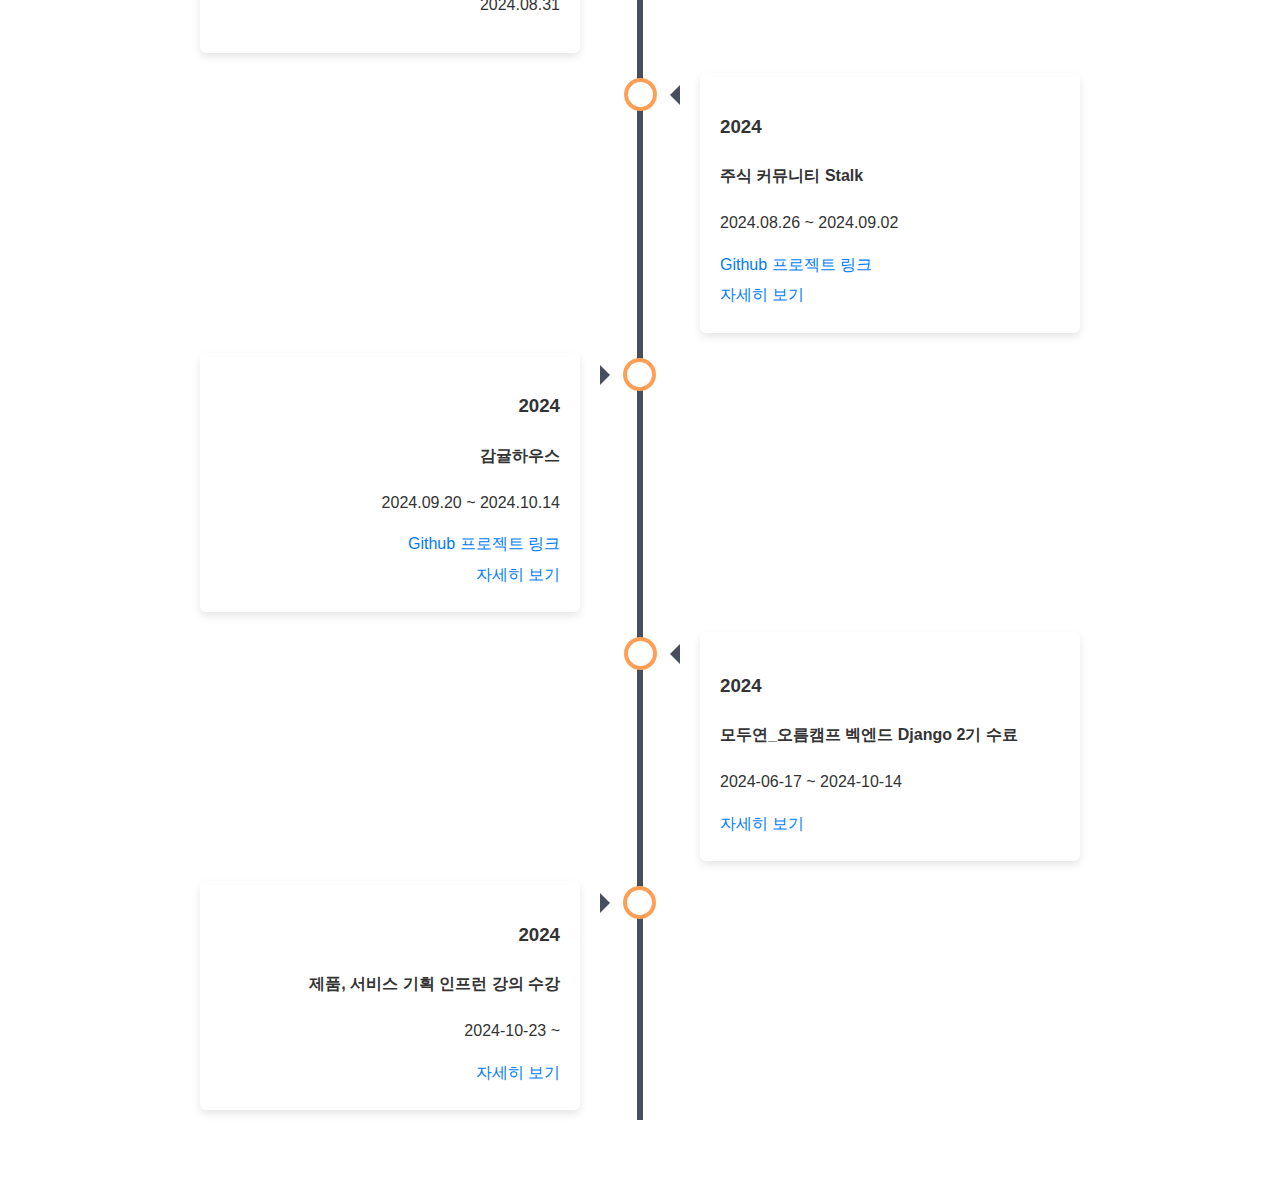
==== commit cafff14f: "스타일 추가 - 기업분석 경험 작성 필요 - 텍스트 꾸미기 필요 - 배경 꾸미기 필요" ====
--- a/index.html
+++ b/index.html
@@ -18,14 +18,14 @@
             <div class="profile-content">
                 <div class="section">
                     <div class="section-title">인적사항</div>
-                    <ul>
+                    <ul class="list">
                         <li>이름: 김동규</li>
-                        <li>생년월일: 2000.04.11</li>
+                        <li>생년월일: 2000년 04월 11일</li>
                     </ul>
                 </div>
                 <div class="section">
                     <div class="section-title">연락처</div>
-                    <ul>
+                    <ul class="list">
                         <li>전화번호: 010-7386-3406</li>
                         <li>이메일: kims0411@naver.com</li>
                     </ul>
@@ -34,13 +34,13 @@
                 <div class="section">
                     <div class="section-title">깃허브</div>
                     <ul>
-                        <li><a href="https://github.com/donggyu-kim1" target="_blank">github.com/Donggyu-Kim1</a></li>
+                        <li><img src="media/github.png" alt="git_icon" class="inline-icon"><a href="https://github.com/donggyu-kim1" target="_blank">github.com/Donggyu-Kim1</a></li>
                     </ul>
                 </div>
                 
                 <div class="section">
                     <div class="section-title">블로그</div>
-                    <ul>
+                    <ul class="list">
                         <li><a href="https://storyofeconomy.tistory.com/" target="_blank">경제 블로그</a>: 거시 경제, 시장 분석을 하고 뉴스를 정리하는 블로그입니다.</li>
                         <li><a href="https://donggyu-velog.tistory.com/" target="_blank">기술 블로그</a>: DB, Python, AI 관련 블로그입니다.</li>
                         <li><a href="https://service-planner-note.tistory.com/" target="_blank">기획 블로그</a>: 서비스 기획 공부를 위한 블로그입니다.</li>
@@ -58,8 +58,8 @@
     </div>
 
     <div class="main-section">
-        <h2>Introduction</h2>
-        <p>사용자 중심의 혁신적인 서비스를 끊임없이 고민하는 서비스 기획자입니다. 회계와 경제 지식을 바탕으로 경제, 산업, 시장 상황을 종합적으로 분석하여 사업에 대한 깊이 있는 이해를 추구합니다. 비즈니스 로직을 항상 염두에 두고 input 대비 효과적인 output을 창출할 수 있는 기능 개발에 주력합니다. 또한, 지속적인 개발 공부를 통해 서비스에 대한 이해도를 높이고 개발 팀과의 원활한 협업을 위한 의사소통 능력 향상에 힘쓰고 있습니다. 이러한 다각적인 접근을 통해 가치 있는 서비스 기획에 기여하고자 합니다.</p>
+        <h2>About Me</h2>
+        <p>비즈니스 인사이트와 기술적 역량을 겸비한 예비 서비스 기획자입니다. 회계와 경제 지식을 바탕으로 경제, 산업, 시장 상황을 종합적으로 분석하여 사업에 대한 깊이 있는 이해를 추구합니다. 비즈니스 로직을 항상 염두에 두고 input 대비 효과적인 output을 창출할 수 있는 기능 개발에 주력합니다. 또한, 지속적인 개발 공부를 통해 서비스에 대한 이해도를 높이고 개발 팀과의 원활한 협업을 위한 의사소통 능력 향상에 힘쓰고 있습니다. 이러한 다각적인 접근을 통해 가치 있는 서비스 기획에 기여하고자 합니다.</p>
     </div>
 
     <div class="two-column">
@@ -131,19 +131,18 @@
             </div>
             <div class="timeline-item right">
                 <div class="timeline-content">
-                    <h3>2023</h3>
-                    <h4>DB금융경제공모전</h4>
-                    <h5>직업대체안심보험</h5>
-                    <p>2023.12.14 ~ 2024.2.28</p>
-                    <a href="financial-contest.html">자세히 보기</a>
-                </div>
-            </div>
-            <div class="timeline-item left">
-                <div class="timeline-content">
                     <h3>2024</h3>
                     <h4>동계 대학생행정체험연수</h4>
                     <p>2024.01.04 ~ 2024.01.31</p>
                     <a href="internship.html">자세히 보기</a>
+                </div>
+            </div>
+            <div class="timeline-item left">
+                <div class="timeline-content">
+                    <h3>2024</h3>
+                    <h4>기업분석 보고서</h4>
+                    <p>2024.04.01 ~ 2024.04.15</p>
+                    <a href="corp-report.html">자세히 보기</a>
                 </div>
             </div>
             <div class="timeline-item right">
@@ -186,6 +185,14 @@
                     <a href="education.html">자세히 보기</a>
                 </div>
             </div>
+            <div class="timeline-item left">
+                <div class="timeline-content">
+                    <h3>2024</h3>
+                    <h4>제품, 서비스 기획 인프런 강의 수강</h4>
+                    <p>2024-10-23 ~ </p>
+                    <a href="planning.html">자세히 보기</a>
+                </div>
+            </div>
         </div>
     </div>
     <div id="modal" class="modal">
--- a/index.css
+++ b/index.css
@@ -46,6 +46,31 @@
     flex-grow: 1;
 }
 
+.inline-icon {
+    height: 1em;  /* 현재 글자 크기에 맞춤 */
+    width: 1em;   /* 정사각형 비율 유지 */
+    vertical-align: middle; /* 텍스트와 수직 정렬 */
+    margin-right: 0.3em;    /* 이미지와 텍스트 사이 여백 */
+}
+
+.list {
+    list-style: none;
+    padding-left: 0;
+}
+
+.list li {
+    position: relative;
+    padding-left: 20px;  /* 불릿과 텍스트 사이 간격 */
+    margin-bottom: 10px; /* 항목 간 간격 */
+}
+
+.list li::before {
+    content: "•";        /* 불릿 문자 */
+    position: absolute;
+    left: 5px;          /* 불릿 위치 조정 */
+    color: #000000;        /* 불릿 색상 */
+}
+
 /* 일반 섹션 스타일링 */
 .section {
     margin-bottom: 20px;
@@ -93,6 +118,37 @@
     background-color: #dfe2f5;
     padding: 5px 10px;
     border-radius: 5px;
+    font-weight: bold;
+}
+
+/* 자격증 섹션 스타일링 */
+.certifications-list {
+    list-style-type: none;
+    padding: 0;
+}
+
+.certification-item {
+    background-color: #f8f9fa;
+    border-left: 4px solid #007bff;
+    margin-bottom: 10px;
+    padding: 10px 15px;
+    transition: all 0.3s ease;
+}
+
+.certification-item:hover {
+    transform: translateX(5px);
+    box-shadow: 0 2px 5px rgba(0,0,0,0.1);
+}
+
+.certification-name {
+    font-weight: bold;
+    color: #333;
+}
+
+.certification-date {
+    font-size: 0.9em;
+    color: #666;
+    float: right;
 }
 
 /* 컨텐츠 섹션 스타일링 */
@@ -225,36 +281,6 @@
 
 .right::after {
     left: -16px;
-}
-
-/* 자격증 섹션 스타일링 */
-.certifications-list {
-    list-style-type: none;
-    padding: 0;
-}
-
-.certification-item {
-    background-color: #f8f9fa;
-    border-left: 4px solid #007bff;
-    margin-bottom: 10px;
-    padding: 10px 15px;
-    transition: all 0.3s ease;
-}
-
-.certification-item:hover {
-    transform: translateX(5px);
-    box-shadow: 0 2px 5px rgba(0,0,0,0.1);
-}
-
-.certification-name {
-    font-weight: bold;
-    color: #333;
-}
-
-.certification-date {
-    font-size: 0.9em;
-    color: #666;
-    float: right;
 }
 
 /* 모달 스타일링 */
